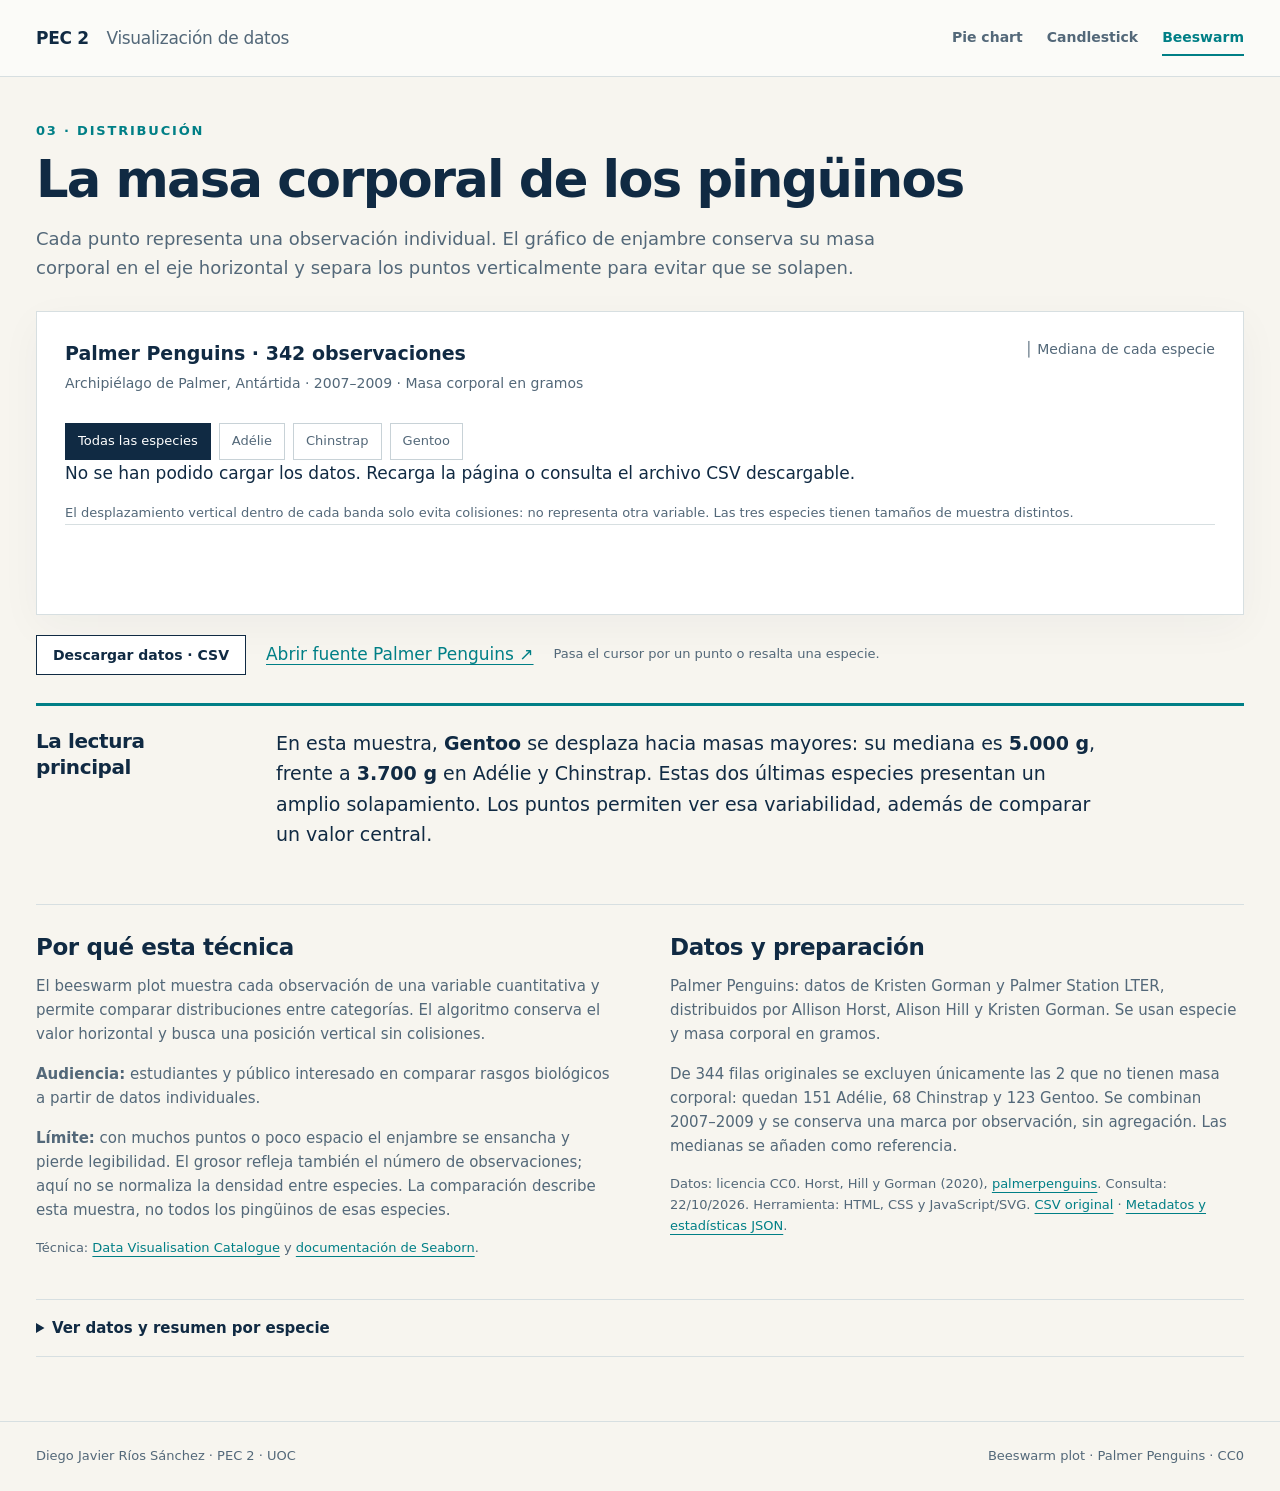
==== beeswarm.html @ ecf0f172 "Publicar las tres visualizaciones de la PEC 2" ====
<!doctype html><html lang="es"><head><meta charset="utf-8"><meta name="viewport" content="width=device-width, initial-scale=1"><title>Beeswarm plot · La masa corporal de los pingüinos</title><meta name="description" content="Beeswarm plot de 342 observaciones de masa corporal de pingüinos Adélie, Chinstrap y Gentoo. Dataset abierto Palmer Penguins."><link rel="stylesheet" href="styles.css"><script defer src="charts.js"></script></head><body data-chart="beeswarm"><a class="skip" href="#contenido">Saltar al contenido</a><header><div class="topbar"><a class="brand" href="index.html">PEC 2 <span>Visualización de datos</span></a><nav aria-label="Visualizaciones"><a href="pie.html">Pie chart</a><a href="candlestick.html">Candlestick</a><a href="beeswarm.html" aria-current="page">Beeswarm</a></nav></div></header><main id="contenido"><p class="eyebrow">03 · Distribución</p><h1>La masa corporal de los pingüinos</h1><p class="intro">Cada punto representa una observación individual. El gráfico de enjambre conserva su masa corporal en el eje horizontal y separa los puntos verticalmente para evitar que se solapen.</p><section class="viz" aria-label="Visualización de enjambre"><div class="viz-heading"><div><p class="viz-title">Palmer Penguins · 342 observaciones</p><p class="unit">Archipiélago de Palmer, Antártida · 2007–2009 · Masa corporal en gramos</p></div><div class="key"><span>│ Mediana de cada especie</span></div></div><div class="filters" aria-label="Resaltar una especie"><button data-species="all" aria-pressed="true">Todas las especies</button><button data-species="Adelie" aria-pressed="false">Adélie</button><button data-species="Chinstrap" aria-pressed="false">Chinstrap</button><button data-species="Gentoo" aria-pressed="false">Gentoo</button></div><div id="chart" class="chart-scroll"></div><p class="chart-note">El desplazamiento vertical dentro de cada banda solo evita colisiones: no representa otra variable. Las tres especies tienen tamaños de muestra distintos.</p><div id="selected" class="selected" aria-live="polite"></div></section><div class="toolbar"><a class="download" href="data/penguins.csv" download>Descargar datos · CSV</a><a href="https://allisonhorst.github.io/palmerpenguins/" target="_blank" rel="noreferrer">Abrir fuente Palmer Penguins ↗</a><span class="hint">Pasa el cursor por un punto o resalta una especie.</span></div><section class="insight"><h2>La lectura principal</h2><p>En esta muestra, <strong>Gentoo</strong> se desplaza hacia masas mayores: su mediana es <strong>5.000 g</strong>, frente a <strong>3.700 g</strong> en Adélie y Chinstrap. Estas dos últimas especies presentan un amplio solapamiento. Los puntos permiten ver esa variabilidad, además de comparar un valor central.</p></section><div class="details-grid"><section><h2>Por qué esta técnica</h2><p>El beeswarm plot muestra cada observación de una variable cuantitativa y permite comparar distribuciones entre categorías. El algoritmo conserva el valor horizontal y busca una posición vertical sin colisiones.</p><p><strong>Audiencia:</strong> estudiantes y público interesado en comparar rasgos biológicos a partir de datos individuales.</p><p><strong>Límite:</strong> con muchos puntos o poco espacio el enjambre se ensancha y pierde legibilidad. El grosor refleja también el número de observaciones; aquí no se normaliza la densidad entre especies. La comparación describe esta muestra, no todos los pingüinos de esas especies.</p><p class="meta">Técnica: <a href="https://datavizcatalogue.com/blog/chart-snapshot-beeswarm-plot/" target="_blank" rel="noreferrer">Data Visualisation Catalogue</a> y <a href="https://seaborn.pydata.org/generated/seaborn.swarmplot.html" target="_blank" rel="noreferrer">documentación de Seaborn</a>.</p></section><section><h2>Datos y preparación</h2><p>Palmer Penguins: datos de Kristen Gorman y Palmer Station LTER, distribuidos por Allison Horst, Alison Hill y Kristen Gorman. Se usan especie y masa corporal en gramos.</p><p>De 344 filas originales se excluyen únicamente las 2 que no tienen masa corporal: quedan 151 Adélie, 68 Chinstrap y 123 Gentoo. Se combinan 2007–2009 y se conserva una marca por observación, sin agregación. Las medianas se añaden como referencia.</p><p class="meta">Datos: licencia CC0. Horst, Hill y Gorman (2020), <a href="https://doi.org/10.5281/zenodo.3960218" target="_blank" rel="noreferrer">palmerpenguins</a>. Consulta: 22/10/2026. Herramienta: HTML, CSS y JavaScript/SVG. <a href="data/penguins_original.csv" download>CSV original</a> · <a href="data/penguins.json" download>Metadatos y estadísticas JSON</a>.</p></section></div><details><summary>Ver datos y resumen por especie</summary><div id="data-table" class="table-scroll"></div></details></main><footer><span>Diego Javier Ríos Sánchez · PEC 2 · UOC</span><span>Beeswarm plot · Palmer Penguins · CC0</span></footer><div id="tooltip" class="tooltip" role="tooltip"></div></body></html>
---- styles.css ----
:root{--ink:#102a43;--muted:#536879;--teal:#007f86;--coral:#e76850;--blue:#4f6acb;--paper:#f7f5ef;--rule:#d7dfe1;--white:#fff;--shadow:0 12px 40px #102a430a}*{box-sizing:border-box}body{margin:0;background:var(--paper);color:var(--ink);font:17px/1.6 Inter,ui-sans-serif,system-ui,-apple-system,BlinkMacSystemFont,"Segoe UI",sans-serif}a{color:var(--teal);text-underline-offset:4px}button,a,summary{touch-action:manipulation}button:focus-visible,a:focus-visible,summary:focus-visible,[tabindex]:focus-visible{outline:3px solid var(--blue);outline-offset:5px}.skip{position:absolute;top:-100px;left:20px;background:white;padding:10px;z-index:20}.skip:focus{top:10px}header{border-bottom:1px solid var(--rule);background:#fff9}.topbar{max-width:1280px;margin:auto;padding:20px 36px;display:flex;align-items:center;justify-content:space-between;gap:24px}.brand{color:var(--ink);text-decoration:none;font-size:17px;font-weight:750;letter-spacing:-.3px}.brand span{font-weight:400;color:var(--muted);margin-left:12px}nav{display:flex;gap:24px;align-items:center;font-size:14px;font-weight:650}nav a{color:var(--muted);text-decoration:none;border-bottom:2px solid transparent;padding:6px 0}nav a[aria-current=page]{color:var(--teal);border-color:var(--teal)}main{max-width:1280px;margin:auto;padding:44px 36px 64px}.eyebrow{font-size:13px;letter-spacing:1.8px;text-transform:uppercase;font-weight:750;color:var(--teal);margin:0 0 10px}h1{font-size:clamp(34px,4vw,56px);line-height:1.08;letter-spacing:-1.8px;font-weight:680;max-width:1050px;margin:0 0 18px}h2{font-size:23px;line-height:1.3;letter-spacing:-.4px;margin:0 0 12px}p{margin:0 0 16px}.intro{max-width:900px;font-size:18px;color:var(--muted);margin:0 0 28px}.viz{background:var(--white);border:1px solid var(--rule);box-shadow:var(--shadow);padding:26px 28px 22px}.viz-heading{display:flex;align-items:flex-start;justify-content:space-between;gap:22px}.viz-title{font-size:19px;font-weight:650;margin:0}.unit{font-size:14px;color:var(--muted);margin-top:4px}.chart-scroll{overflow-x:auto;scrollbar-width:thin}.chart-scroll svg{display:block;width:100%;height:auto;min-width:700px;overflow:visible}.chart-scroll svg text{font-family:inherit;fill:var(--ink)}.chart-note{font-size:13px;color:var(--muted);margin:0}.selected{min-height:68px;border-top:1px solid var(--rule);padding:15px 0 0;font-size:15px}.selected strong{font-size:17px}.key{display:flex;gap:20px;flex-wrap:wrap;font-size:14px;color:var(--muted)}.key span{display:flex;gap:7px;align-items:center}.key i{width:12px;height:12px;display:inline-block;border-radius:50%}.toolbar{display:flex;flex-wrap:wrap;align-items:center;gap:20px;margin:20px 0 0}.download{border:1px solid var(--ink);padding:8px 16px;text-decoration:none;color:var(--ink);font-weight:650;font-size:14px;background:white}.download:hover{background:var(--ink);color:white}.hint{font-size:13px;color:var(--muted)}.insight{margin-top:28px;padding:22px 0;border-top:3px solid var(--teal);display:grid;grid-template-columns:210px 1fr;gap:30px}.insight h2{font-size:20px}.insight p{font-size:19px;line-height:1.6;max-width:830px;margin:0}.details-grid{display:grid;grid-template-columns:1fr 1fr;gap:60px;margin-top:32px;padding-top:28px;border-top:1px solid var(--rule)}.details-grid p{font-size:15px;color:var(--muted)}.details-grid ul{padding-left:20px;color:var(--muted);font-size:15px}.details-grid li{margin-bottom:9px}.meta{font-size:13px!important}.meta a{overflow-wrap:anywhere}details{margin-top:24px;border-top:1px solid var(--rule);border-bottom:1px solid var(--rule);padding:16px 0}summary{cursor:pointer;font-weight:650;font-size:15px}table{width:100%;border-collapse:collapse;font-variant-numeric:tabular-nums;font-size:14px;margin:18px 0}th,td{text-align:right;padding:10px 14px;border-bottom:1px solid var(--rule)}th:first-child,td:first-child{text-align:left}th{background:#edf3f3}table caption{text-align:left;color:var(--muted);font-size:13px;padding-bottom:12px}.table-scroll{overflow:auto;max-height:460px}footer{max-width:1280px;margin:auto;padding:24px 36px;border-top:1px solid var(--rule);color:var(--muted);font-size:13px;display:flex;justify-content:space-between;gap:20px}.tooltip{position:fixed;pointer-events:none;background:var(--ink);color:white;font-size:13px;padding:10px 14px;max-width:280px;z-index:30;box-shadow:0 4px 20px #102a4330;border-radius:3px;display:none}.tooltip strong{font-size:15px}.mark{cursor:pointer;transition:opacity .12s}.mark:hover{filter:brightness(1.08)}.axis{fill:var(--muted)!important;font-size:14px}.gridline{stroke:#e5e9eb;stroke-width:1}.rule{stroke:#a7b6c0;stroke-width:1}.filters{display:flex;gap:8px;flex-wrap:wrap;margin-top:12px}.filters button{border:1px solid #c8d2d7;color:var(--muted);background:#fff;padding:7px 12px;font:inherit;font-size:13px;cursor:pointer}.filters button[aria-pressed=true]{border-color:var(--ink);color:white;background:var(--ink)}.home-title{font-size:clamp(44px,6vw,78px);max-width:800px;margin-top:38px}.home-lead{font-size:21px;max-width:780px;color:var(--muted);margin:26px 0 54px}.home-list{border-top:1px solid var(--rule)}.home-item{display:grid;grid-template-columns:80px 1fr 1fr 32px;gap:30px;align-items:center;padding:32px 0;border-bottom:1px solid var(--rule);color:var(--ink);text-decoration:none}.home-item:hover h2{text-decoration:underline;text-underline-offset:5px}.home-num{font-size:44px;font-weight:350;color:var(--teal)}.home-item h2{font-size:28px;margin:0}.home-item p{font-size:15px;max-width:400px;color:var(--muted);margin:0}.arrow{font-size:28px;color:var(--teal)}.home-foot{margin:40px 0 0;max-width:760px;color:var(--muted);font-size:16px}@media(max-width:760px){.topbar{padding:15px 20px;display:block}.brand span{display:none}nav{gap:19px;font-size:13px;margin-top:12px}main{padding:30px 20px 44px}h1{letter-spacing:-1px}.intro{font-size:16px}.viz{padding:20px 16px 14px}.viz-heading{display:block}.key{margin-top:12px}.insight{grid-template-columns:1fr;gap:5px}.insight p{font-size:17px}.details-grid{grid-template-columns:1fr;gap:20px}.home-item{grid-template-columns:44px 1fr 22px;gap:16px;padding:24px 0}.home-item p{grid-column:2/4}.home-num{font-size:32px}.home-item h2{font-size:24px}.home-item .arrow{grid-column:3;grid-row:1}.home-lead{font-size:18px;margin-bottom:35px}.home-title{margin-top:20px}.home-foot{font-size:15px}footer{display:block;padding:22px 20px}footer span{display:block;margin-bottom:5px}}@media(prefers-reduced-motion:reduce){*{transition:none!important}}@media print{header nav,.toolbar,.filters,details,.tooltip{display:none}body{background:white}main{padding:20px}.viz{box-shadow:none}.chart-scroll{overflow:visible}footer{font-size:10px}}
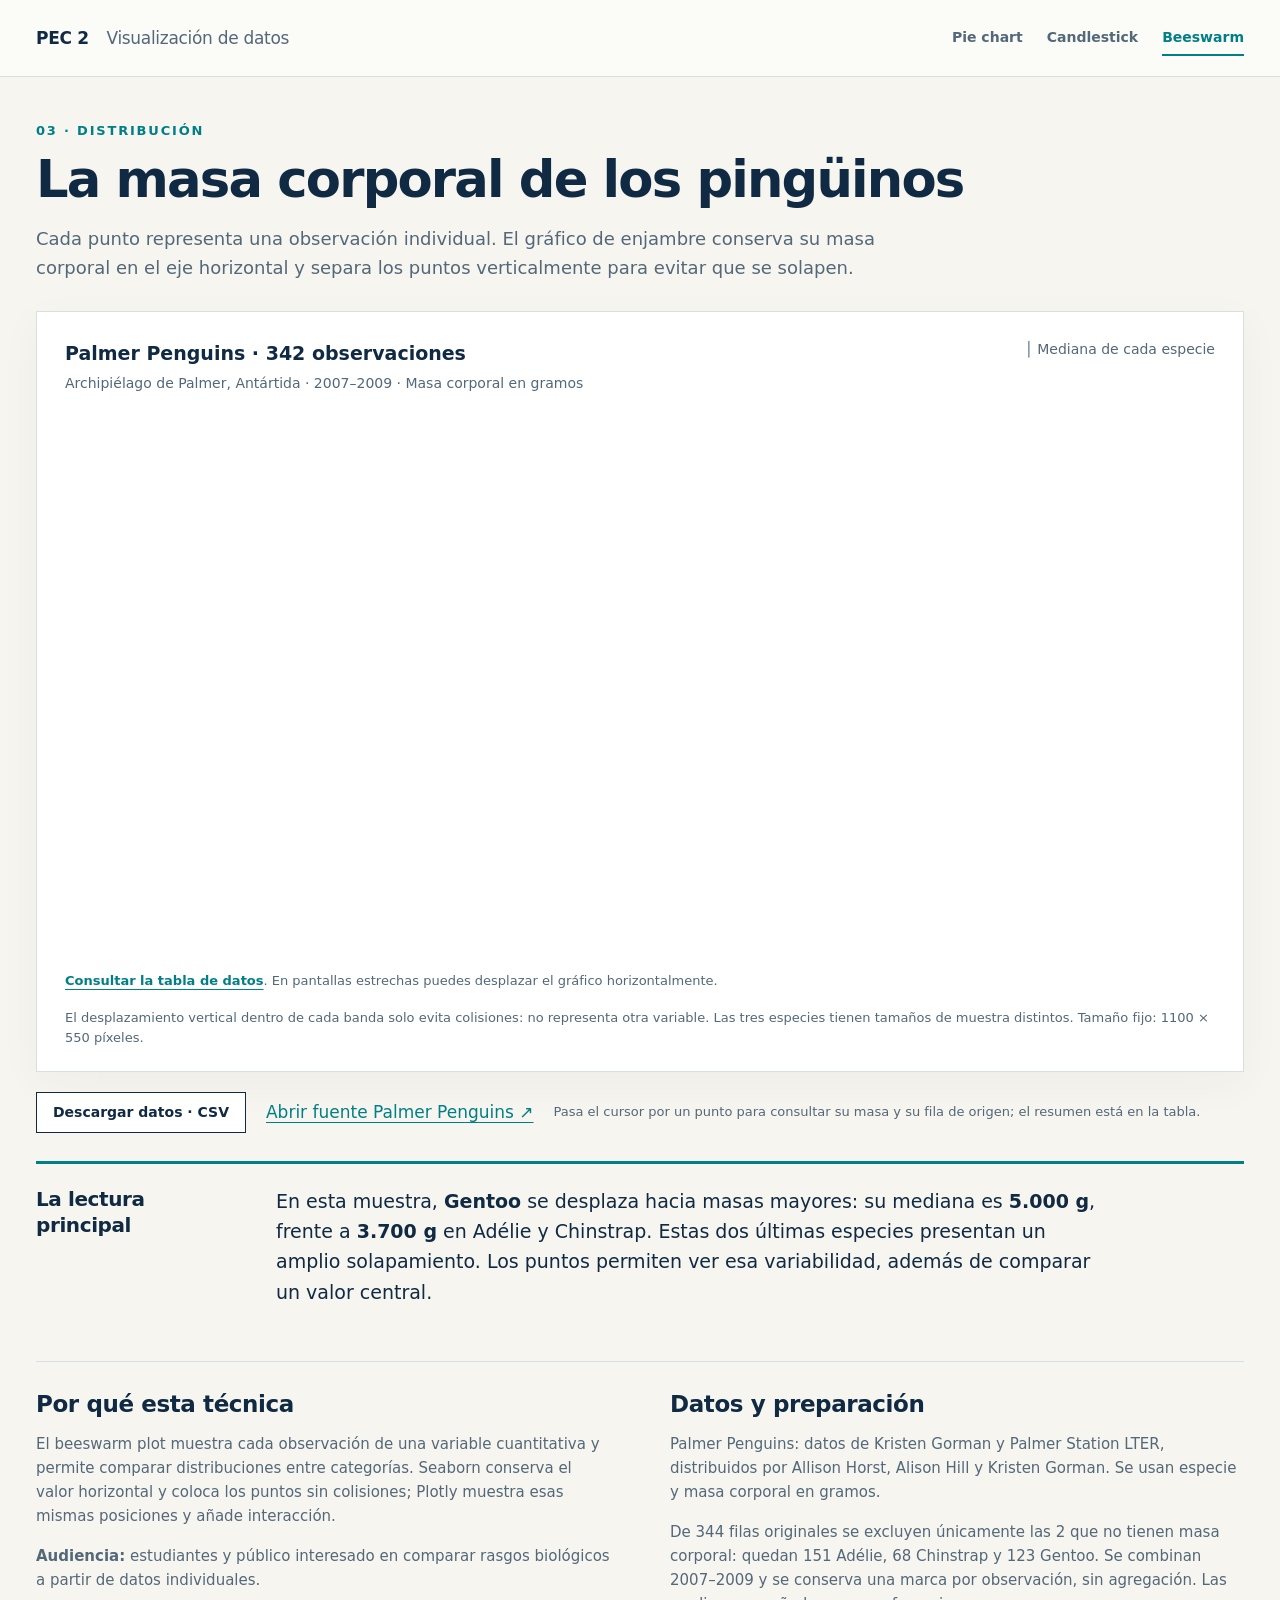
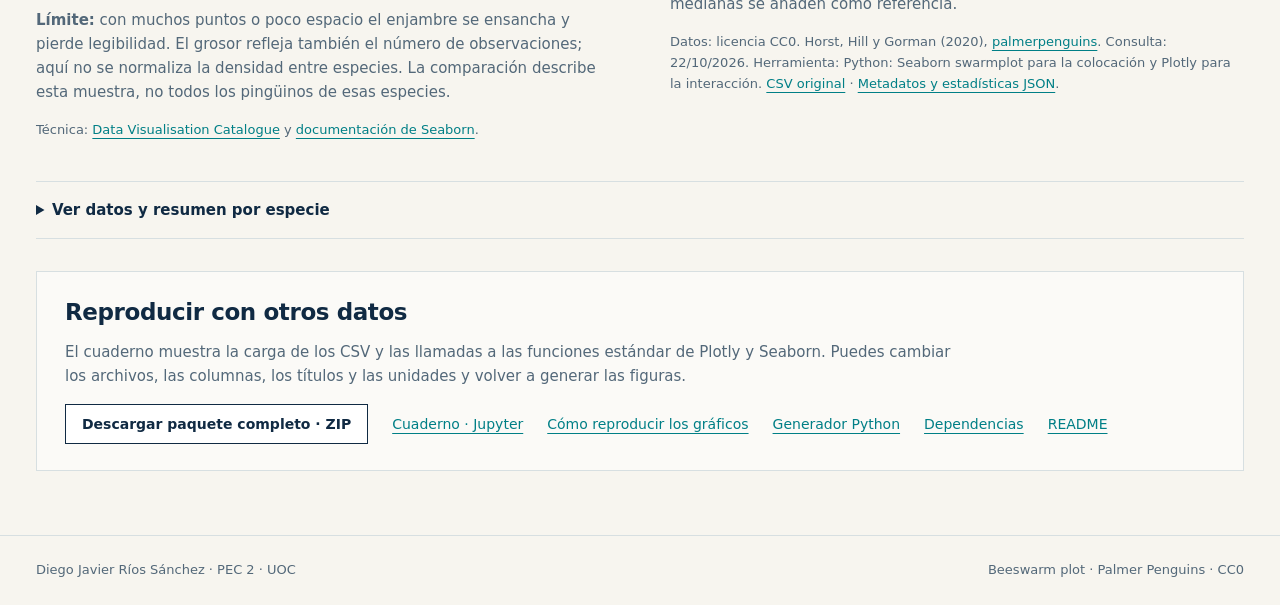
==== commit 9b1c4e5d: "Usar Plotly y Seaborn con un cuaderno reproducible Generar sectores y velas con Plotly y calcular el" ====
--- a/beeswarm.html
+++ b/beeswarm.html
@@ -1 +1,8 @@
-<!doctype html><html lang="es"><head><meta charset="utf-8"><meta name="viewport" content="width=device-width, initial-scale=1"><title>Beeswarm plot · La masa corporal de los pingüinos</title><meta name="description" content="Beeswarm plot de 342 observaciones de masa corporal de pingüinos Adélie, Chinstrap y Gentoo. Dataset abierto Palmer Penguins."><link rel="stylesheet" href="styles.css"><script defer src="charts.js"></script></head><body data-chart="beeswarm"><a class="skip" href="#contenido">Saltar al contenido</a><header><div class="topbar"><a class="brand" href="index.html">PEC 2 <span>Visualización de datos</span></a><nav aria-label="Visualizaciones"><a href="pie.html">Pie chart</a><a href="candlestick.html">Candlestick</a><a href="beeswarm.html" aria-current="page">Beeswarm</a></nav></div></header><main id="contenido"><p class="eyebrow">03 · Distribución</p><h1>La masa corporal de los pingüinos</h1><p class="intro">Cada punto representa una observación individual. El gráfico de enjambre conserva su masa corporal en el eje horizontal y separa los puntos verticalmente para evitar que se solapen.</p><section class="viz" aria-label="Visualización de enjambre"><div class="viz-heading"><div><p class="viz-title">Palmer Penguins · 342 observaciones</p><p class="unit">Archipiélago de Palmer, Antártida · 2007–2009 · Masa corporal en gramos</p></div><div class="key"><span>│ Mediana de cada especie</span></div></div><div class="filters" aria-label="Resaltar una especie"><button data-species="all" aria-pressed="true">Todas las especies</button><button data-species="Adelie" aria-pressed="false">Adélie</button><button data-species="Chinstrap" aria-pressed="false">Chinstrap</button><button data-species="Gentoo" aria-pressed="false">Gentoo</button></div><div id="chart" class="chart-scroll"></div><p class="chart-note">El desplazamiento vertical dentro de cada banda solo evita colisiones: no representa otra variable. Las tres especies tienen tamaños de muestra distintos.</p><div id="selected" class="selected" aria-live="polite"></div></section><div class="toolbar"><a class="download" href="data/penguins.csv" download>Descargar datos · CSV</a><a href="https://allisonhorst.github.io/palmerpenguins/" target="_blank" rel="noreferrer">Abrir fuente Palmer Penguins ↗</a><span class="hint">Pasa el cursor por un punto o resalta una especie.</span></div><section class="insight"><h2>La lectura principal</h2><p>En esta muestra, <strong>Gentoo</strong> se desplaza hacia masas mayores: su mediana es <strong>5.000 g</strong>, frente a <strong>3.700 g</strong> en Adélie y Chinstrap. Estas dos últimas especies presentan un amplio solapamiento. Los puntos permiten ver esa variabilidad, además de comparar un valor central.</p></section><div class="details-grid"><section><h2>Por qué esta técnica</h2><p>El beeswarm plot muestra cada observación de una variable cuantitativa y permite comparar distribuciones entre categorías. El algoritmo conserva el valor horizontal y busca una posición vertical sin colisiones.</p><p><strong>Audiencia:</strong> estudiantes y público interesado en comparar rasgos biológicos a partir de datos individuales.</p><p><strong>Límite:</strong> con muchos puntos o poco espacio el enjambre se ensancha y pierde legibilidad. El grosor refleja también el número de observaciones; aquí no se normaliza la densidad entre especies. La comparación describe esta muestra, no todos los pingüinos de esas especies.</p><p class="meta">Técnica: <a href="https://datavizcatalogue.com/blog/chart-snapshot-beeswarm-plot/" target="_blank" rel="noreferrer">Data Visualisation Catalogue</a> y <a href="https://seaborn.pydata.org/generated/seaborn.swarmplot.html" target="_blank" rel="noreferrer">documentación de Seaborn</a>.</p></section><section><h2>Datos y preparación</h2><p>Palmer Penguins: datos de Kristen Gorman y Palmer Station LTER, distribuidos por Allison Horst, Alison Hill y Kristen Gorman. Se usan especie y masa corporal en gramos.</p><p>De 344 filas originales se excluyen únicamente las 2 que no tienen masa corporal: quedan 151 Adélie, 68 Chinstrap y 123 Gentoo. Se combinan 2007–2009 y se conserva una marca por observación, sin agregación. Las medianas se añaden como referencia.</p><p class="meta">Datos: licencia CC0. Horst, Hill y Gorman (2020), <a href="https://doi.org/10.5281/zenodo.3960218" target="_blank" rel="noreferrer">palmerpenguins</a>. Consulta: 22/10/2026. Herramienta: HTML, CSS y JavaScript/SVG. <a href="data/penguins_original.csv" download>CSV original</a> · <a href="data/penguins.json" download>Metadatos y estadísticas JSON</a>.</p></section></div><details><summary>Ver datos y resumen por especie</summary><div id="data-table" class="table-scroll"></div></details></main><footer><span>Diego Javier Ríos Sánchez · PEC 2 · UOC</span><span>Beeswarm plot · Palmer Penguins · CC0</span></footer><div id="tooltip" class="tooltip" role="tooltip"></div></body></html>
+<!doctype html><html lang="es"><head><meta charset="utf-8"><meta name="viewport" content="width=device-width, initial-scale=1"><title>Beeswarm plot · La masa corporal de los pingüinos</title><meta name="description" content="Beeswarm plot de 342 observaciones de masa corporal de pingüinos Adélie, Chinstrap y Gentoo. Dataset abierto Palmer Penguins."><link rel="stylesheet" href="styles.css"></head><body data-chart="beeswarm"><a class="skip" href="#contenido">Saltar al contenido</a><header><div class="topbar"><a class="brand" href="index.html">PEC 2 <span>Visualización de datos</span></a><nav aria-label="Visualizaciones"><a href="pie.html">Pie chart</a><a href="candlestick.html">Candlestick</a><a href="beeswarm.html" aria-current="page">Beeswarm</a></nav></div></header><main id="contenido"><p class="eyebrow">03 · Distribución</p><h1>La masa corporal de los pingüinos</h1><p class="intro">Cada punto representa una observación individual. El gráfico de enjambre conserva su masa corporal en el eje horizontal y separa los puntos verticalmente para evitar que se solapen.</p><section class="viz" aria-label="Visualización de enjambre"><div class="viz-heading"><div><p class="viz-title">Palmer Penguins · 342 observaciones</p><p class="unit">Archipiélago de Palmer, Antártida · 2007–2009 · Masa corporal en gramos</p></div><div class="key"><span>│ Mediana de cada especie</span></div></div><div id="chart" class="plotly-container beeswarm-fixed" role="group" aria-label="Gráfico interactivo beeswarm" aria-describedby="acceso-grafico" tabindex="0"><div>                        <script type="text/javascript">window.PlotlyConfig = {MathJaxConfig: 'local'};</script>
+        <script charset="utf-8" src="https://cdn.plot.ly/plotly-3.1.0.min.js" integrity="sha256-Ei4740bWZhaUTQuD6q9yQlgVCMPBz6CZWhevDYPv93A=" crossorigin="anonymous"></script>                <div id="pec2-beeswarm" class="plotly-graph-div" style="height:550px; width:1100px;"></div>            <script type="text/javascript">                window.PLOTLYENV=window.PLOTLYENV || {};                                if (document.getElementById("pec2-beeswarm")) {                    Plotly.newPlot(                        "pec2-beeswarm",                        [{"customdata":[["fila-2",2,"Adelie"],["fila-3",3,"Adelie"],["fila-4",4,"Adelie"],["fila-6",6,"Adelie"],["fila-7",7,"Adelie"],["fila-8",8,"Adelie"],["fila-9",9,"Adelie"],["fila-10",10,"Adelie"],["fila-11",11,"Adelie"],["fila-12",12,"Adelie"],["fila-13",13,"Adelie"],["fila-14",14,"Adelie"],["fila-15",15,"Adelie"],["fila-16",16,"Adelie"],["fila-17",17,"Adelie"],["fila-18",18,"Adelie"],["fila-19",19,"Adelie"],["fila-20",20,"Adelie"],["fila-21",21,"Adelie"],["fila-22",22,"Adelie"],["fila-23",23,"Adelie"],["fila-24",24,"Adelie"],["fila-25",25,"Adelie"],["fila-26",26,"Adelie"],["fila-27",27,"Adelie"],["fila-28",28,"Adelie"],["fila-29",29,"Adelie"],["fila-30",30,"Adelie"],["fila-31",31,"Adelie"],["fila-32",32,"Adelie"],["fila-33",33,"Adelie"],["fila-34",34,"Adelie"],["fila-35",35,"Adelie"],["fila-36",36,"Adelie"],["fila-37",37,"Adelie"],["fila-38",38,"Adelie"],["fila-39",39,"Adelie"],["fila-40",40,"Adelie"],["fila-41",41,"Adelie"],["fila-42",42,"Adelie"],["fila-43",43,"Adelie"],["fila-44",44,"Adelie"],["fila-45",45,"Adelie"],["fila-46",46,"Adelie"],["fila-47",47,"Adelie"],["fila-48",48,"Adelie"],["fila-49",49,"Adelie"],["fila-50",50,"Adelie"],["fila-51",51,"Adelie"],["fila-52",52,"Adelie"],["fila-53",53,"Adelie"],["fila-54",54,"Adelie"],["fila-55",55,"Adelie"],["fila-56",56,"Adelie"],["fila-57",57,"Adelie"],["fila-58",58,"Adelie"],["fila-59",59,"Adelie"],["fila-60",60,"Adelie"],["fila-61",61,"Adelie"],["fila-62",62,"Adelie"],["fila-63",63,"Adelie"],["fila-64",64,"Adelie"],["fila-65",65,"Adelie"],["fila-66",66,"Adelie"],["fila-67",67,"Adelie"],["fila-68",68,"Adelie"],["fila-69",69,"Adelie"],["fila-70",70,"Adelie"],["fila-71",71,"Adelie"],["fila-72",72,"Adelie"],["fila-73",73,"Adelie"],["fila-74",74,"Adelie"],["fila-75",75,"Adelie"],["fila-76",76,"Adelie"],["fila-77",77,"Adelie"],["fila-78",78,"Adelie"],["fila-79",79,"Adelie"],["fila-80",80,"Adelie"],["fila-81",81,"Adelie"],["fila-82",82,"Adelie"],["fila-83",83,"Adelie"],["fila-84",84,"Adelie"],["fila-85",85,"Adelie"],["fila-86",86,"Adelie"],["fila-87",87,"Adelie"],["fila-88",88,"Adelie"],["fila-89",89,"Adelie"],["fila-90",90,"Adelie"],["fila-91",91,"Adelie"],["fila-92",92,"Adelie"],["fila-93",93,"Adelie"],["fila-94",94,"Adelie"],["fila-95",95,"Adelie"],["fila-96",96,"Adelie"],["fila-97",97,"Adelie"],["fila-98",98,"Adelie"],["fila-99",99,"Adelie"],["fila-100",100,"Adelie"],["fila-101",101,"Adelie"],["fila-102",102,"Adelie"],["fila-103",103,"Adelie"],["fila-104",104,"Adelie"],["fila-105",105,"Adelie"],["fila-106",106,"Adelie"],["fila-107",107,"Adelie"],["fila-108",108,"Adelie"],["fila-109",109,"Adelie"],["fila-110",110,"Adelie"],["fila-111",111,"Adelie"],["fila-112",112,"Adelie"],["fila-113",113,"Adelie"],["fila-114",114,"Adelie"],["fila-115",115,"Adelie"],["fila-116",116,"Adelie"],["fila-117",117,"Adelie"],["fila-118",118,"Adelie"],["fila-119",119,"Adelie"],["fila-120",120,"Adelie"],["fila-121",121,"Adelie"],["fila-122",122,"Adelie"],["fila-123",123,"Adelie"],["fila-124",124,"Adelie"],["fila-125",125,"Adelie"],["fila-126",126,"Adelie"],["fila-127",127,"Adelie"],["fila-128",128,"Adelie"],["fila-129",129,"Adelie"],["fila-130",130,"Adelie"],["fila-131",131,"Adelie"],["fila-132",132,"Adelie"],["fila-133",133,"Adelie"],["fila-134",134,"Adelie"],["fila-135",135,"Adelie"],["fila-136",136,"Adelie"],["fila-137",137,"Adelie"],["fila-138",138,"Adelie"],["fila-139",139,"Adelie"],["fila-140",140,"Adelie"],["fila-141",141,"Adelie"],["fila-142",142,"Adelie"],["fila-143",143,"Adelie"],["fila-144",144,"Adelie"],["fila-145",145,"Adelie"],["fila-146",146,"Adelie"],["fila-147",147,"Adelie"],["fila-148",148,"Adelie"],["fila-149",149,"Adelie"],["fila-150",150,"Adelie"],["fila-151",151,"Adelie"],["fila-152",152,"Adelie"],["fila-153",153,"Adelie"]],"hovertemplate":"\u003cb\u003e%{customdata[2]}\u003c\u002fb\u003e\u003cbr\u003eMasa corporal: %{x:,.0f} g\u003cbr\u003eRegistro: %{customdata[0]}\u003cbr\u003eFila de origen: %{customdata[1]}\u003cextra\u003e\u003c\u002fextra\u003e","marker":{"color":"#007F86","line":{"width":0},"opacity":1,"size":8.333333333333334},"mode":"markers","name":"Adelie \u00b7 n=151","x":[3750.0,3800.0,3250.0,3450.0,3650.0,3625.0,4675.0,3475.0,4250.0,3300.0,3700.0,3200.0,3800.0,4400.0,3700.0,3450.0,4500.0,3325.0,4200.0,3400.0,3600.0,3800.0,3950.0,3800.0,3800.0,3550.0,3200.0,3150.0,3950.0,3250.0,3900.0,3300.0,3900.0,3325.0,4150.0,3950.0,3550.0,3300.0,4650.0,3150.0,3900.0,3100.0,4400.0,3000.0,4600.0,3425.0,2975.0,3450.0,4150.0,3500.0,4300.0,3450.0,4050.0,2900.0,3700.0,3550.0,3800.0,2850.0,3750.0,3150.0,4400.0,3600.0,4050.0,2850.0,3950.0,3350.0,4100.0,3050.0,4450.0,3600.0,3900.0,3550.0,4150.0,3700.0,4250.0,3700.0,3900.0,3550.0,4000.0,3200.0,4700.0,3800.0,4200.0,3350.0,3550.0,3800.0,3500.0,3950.0,3600.0,3550.0,4300.0,3400.0,4450.0,3300.0,4300.0,3700.0,4350.0,2900.0,4100.0,3725.0,4725.0,3075.0,4250.0,2925.0,3550.0,3750.0,3900.0,3175.0,4775.0,3825.0,4600.0,3200.0,4275.0,3900.0,4075.0,2900.0,3775.0,3350.0,3325.0,3150.0,3500.0,3450.0,3875.0,3050.0,4000.0,3275.0,4300.0,3050.0,4000.0,3325.0,3500.0,3500.0,4475.0,3425.0,3900.0,3175.0,3975.0,3400.0,4250.0,3400.0,3475.0,3050.0,3725.0,3000.0,3650.0,4250.0,3475.0,3450.0,3750.0,3700.0,4000.0],"y":[0.1280487804878052,-0.1576133990988433,0.06402439024390283,0.06402439024390283,4.440892098500626e-16,-0.11081889467137263,0.04679450442747113,-0.11081889467137263,4.440892098500626e-16,-0.09358900885494092,0.1920731707317076,0.06402439024390283,0.25609756097561,0.06402439024390283,-0.12804878048780433,4.440892098500626e-16,4.440892098500626e-16,-0.204407903526314,0.06402439024390283,4.440892098500626e-16,-0.06402439024390194,-0.06402439024390194,0.06402439024390283,-0.2216377893427457,0.1920731707317076,0.1920731707317076,-0.06402439024390194,0.1280487804878052,-0.06402439024390194,4.440892098500626e-16,-0.11081889467137263,0.06402439024390283,0.04679450442747113,-0.1403835132824116,-0.06402439024390194,0.1280487804878052,4.440892098500626e-16,4.440892098500626e-16,4.440892098500626e-16,4.440892098500626e-16,-0.04679450442747024,4.440892098500626e-16,4.440892098500626e-16,0.04679450442747113,0.06402439024390283,0.1748432849152759,4.440892098500626e-16,0.22163778934274658,0.06402439024390283,0.1280487804878052,4.440892098500626e-16,-0.06402439024390194,4.440892098500626e-16,4.440892098500626e-16,0.1280487804878052,0.1280487804878052,4.440892098500626e-16,0.06402439024390283,-0.06402439024390194,-0.06402439024390194,-0.06402439024390194,0.1280487804878052,0.06402439024390283,4.440892098500626e-16,4.440892098500626e-16,4.440892098500626e-16,4.440892098500626e-16,4.440892098500626e-16,0.06402439024390283,4.440892098500626e-16,0.23886767515917828,0.06402439024390283,4.440892098500626e-16,4.440892098500626e-16,-0.12804878048780433,-0.06402439024390194,0.11081889467137351,-0.06402439024390194,0.1280487804878052,4.440892098500626e-16,4.440892098500626e-16,0.1280487804878052,4.440892098500626e-16,0.06402439024390283,0.25609756097561,0.06402439024390283,-0.1576133990988433,-0.12804878048780433,0.06402439024390283,-0.19207317073170715,0.06402439024390283,0.06402439024390283,4.440892098500626e-16,0.1280487804878052,-0.06402439024390194,0.06402439024390283,4.440892098500626e-16,-0.06402439024390194,0.06402439024390283,-0.2388676751591774,0.04679450442747113,-0.11081889467137263,0.06402439024390283,0.11081889467137351,-0.12804878048780433,0.06402439024390283,0.1748432849152759,-0.11081889467137263,4.440892098500626e-16,-0.11081889467137263,4.440892098500626e-16,0.1280487804878052,0.1748432849152759,-0.174843284915275,-0.04679450442747024,0.06402439024390283,-0.11081889467137263,-0.09358900885494092,0.1748432849152759,0.06402439024390283,0.06402439024390283,-0.1576133990988433,4.440892098500626e-16,-0.06402439024390194,0.06402439024390283,-0.04679450442747024,0.1280487804878052,0.06402439024390283,-0.06402439024390194,-0.04679450442747024,-0.06402439024390194,4.440892098500626e-16,-0.04679450442747024,-0.11081889467137263,-0.2388676751591774,0.1748432849152759,0.1748432849152759,0.1280487804878052,0.1280487804878052,-0.06402439024390194,0.1748432849152759,0.1280487804878052,0.23886767515917828,-0.04679450442747024,-0.06402439024390194,-0.06402439024390194,-0.204407903526314,0.1280487804878052,4.440892098500626e-16,-0.19207317073170715,4.440892098500626e-16],"type":"scatter"},{"customdata":[["fila-278",278,"Chinstrap"],["fila-279",279,"Chinstrap"],["fila-280",280,"Chinstrap"],["fila-281",281,"Chinstrap"],["fila-282",282,"Chinstrap"],["fila-283",283,"Chinstrap"],["fila-284",284,"Chinstrap"],["fila-285",285,"Chinstrap"],["fila-286",286,"Chinstrap"],["fila-287",287,"Chinstrap"],["fila-288",288,"Chinstrap"],["fila-289",289,"Chinstrap"],["fila-290",290,"Chinstrap"],["fila-291",291,"Chinstrap"],["fila-292",292,"Chinstrap"],["fila-293",293,"Chinstrap"],["fila-294",294,"Chinstrap"],["fila-295",295,"Chinstrap"],["fila-296",296,"Chinstrap"],["fila-297",297,"Chinstrap"],["fila-298",298,"Chinstrap"],["fila-299",299,"Chinstrap"],["fila-300",300,"Chinstrap"],["fila-301",301,"Chinstrap"],["fila-302",302,"Chinstrap"],["fila-303",303,"Chinstrap"],["fila-304",304,"Chinstrap"],["fila-305",305,"Chinstrap"],["fila-306",306,"Chinstrap"],["fila-307",307,"Chinstrap"],["fila-308",308,"Chinstrap"],["fila-309",309,"Chinstrap"],["fila-310",310,"Chinstrap"],["fila-311",311,"Chinstrap"],["fila-312",312,"Chinstrap"],["fila-313",313,"Chinstrap"],["fila-314",314,"Chinstrap"],["fila-315",315,"Chinstrap"],["fila-316",316,"Chinstrap"],["fila-317",317,"Chinstrap"],["fila-318",318,"Chinstrap"],["fila-319",319,"Chinstrap"],["fila-320",320,"Chinstrap"],["fila-321",321,"Chinstrap"],["fila-322",322,"Chinstrap"],["fila-323",323,"Chinstrap"],["fila-324",324,"Chinstrap"],["fila-325",325,"Chinstrap"],["fila-326",326,"Chinstrap"],["fila-327",327,"Chinstrap"],["fila-328",328,"Chinstrap"],["fila-329",329,"Chinstrap"],["fila-330",330,"Chinstrap"],["fila-331",331,"Chinstrap"],["fila-332",332,"Chinstrap"],["fila-333",333,"Chinstrap"],["fila-334",334,"Chinstrap"],["fila-335",335,"Chinstrap"],["fila-336",336,"Chinstrap"],["fila-337",337,"Chinstrap"],["fila-338",338,"Chinstrap"],["fila-339",339,"Chinstrap"],["fila-340",340,"Chinstrap"],["fila-341",341,"Chinstrap"],["fila-342",342,"Chinstrap"],["fila-343",343,"Chinstrap"],["fila-344",344,"Chinstrap"],["fila-345",345,"Chinstrap"]],"hovertemplate":"\u003cb\u003e%{customdata[2]}\u003c\u002fb\u003e\u003cbr\u003eMasa corporal: %{x:,.0f} g\u003cbr\u003eRegistro: %{customdata[0]}\u003cbr\u003eFila de origen: %{customdata[1]}\u003cextra\u003e\u003c\u002fextra\u003e","marker":{"color":"#E76850","line":{"width":0},"opacity":1,"size":8.333333333333334},"mode":"markers","name":"Chinstrap \u00b7 n=68","x":[3500.0,3900.0,3650.0,3525.0,3725.0,3950.0,3250.0,3750.0,4150.0,3700.0,3800.0,3775.0,3700.0,4050.0,3575.0,4050.0,3300.0,3700.0,3450.0,4400.0,3600.0,3400.0,2900.0,3800.0,3300.0,4150.0,3400.0,3800.0,3700.0,4550.0,3200.0,4300.0,3350.0,4100.0,3600.0,3900.0,3850.0,4800.0,2700.0,4500.0,3950.0,3650.0,3550.0,3500.0,3675.0,4450.0,3400.0,4300.0,3250.0,3675.0,3325.0,3950.0,3600.0,4050.0,3350.0,3450.0,3250.0,4050.0,3800.0,3525.0,3950.0,3650.0,3650.0,4000.0,3400.0,3775.0,4100.0,3775.0],"y":[1.0,1.0640243902439026,0.9359756097560976,1.1108188946713733,0.8891811053286269,1.128048780487805,1.0,1.0,1.0,1.128048780487805,1.0,0.9532054955725293,0.9359756097560976,1.0,1.046794504427471,1.128048780487805,1.0,1.0,1.0640243902439026,1.0,0.9359756097560976,0.9359756097560976,1.0,0.8423866009011562,1.0640243902439026,1.0640243902439026,1.0640243902439026,1.157613399098844,1.0640243902439026,1.0,1.0,1.0640243902439026,1.0640243902439026,1.0640243902439026,1.0935890088549414,1.0,1.0,1.0,1.0,1.0,1.0640243902439026,1.128048780487805,1.0,1.0640243902439026,1.1748432849152757,1.0,1.0,1.0,1.0640243902439026,0.8891811053286269,0.9532054955725293,1.0,1.0,0.9359756097560976,1.0,1.0,0.9359756097560976,1.0640243902439026,0.9064109911450591,0.9532054955725293,0.9359756097560976,1.0640243902439026,1.0,1.0,1.128048780487805,1.046794504427471,1.0,1.1108188946713733],"type":"scatter"},{"customdata":[["fila-154",154,"Gentoo"],["fila-155",155,"Gentoo"],["fila-156",156,"Gentoo"],["fila-157",157,"Gentoo"],["fila-158",158,"Gentoo"],["fila-159",159,"Gentoo"],["fila-160",160,"Gentoo"],["fila-161",161,"Gentoo"],["fila-162",162,"Gentoo"],["fila-163",163,"Gentoo"],["fila-164",164,"Gentoo"],["fila-165",165,"Gentoo"],["fila-166",166,"Gentoo"],["fila-167",167,"Gentoo"],["fila-168",168,"Gentoo"],["fila-169",169,"Gentoo"],["fila-170",170,"Gentoo"],["fila-171",171,"Gentoo"],["fila-172",172,"Gentoo"],["fila-173",173,"Gentoo"],["fila-174",174,"Gentoo"],["fila-175",175,"Gentoo"],["fila-176",176,"Gentoo"],["fila-177",177,"Gentoo"],["fila-178",178,"Gentoo"],["fila-179",179,"Gentoo"],["fila-180",180,"Gentoo"],["fila-181",181,"Gentoo"],["fila-182",182,"Gentoo"],["fila-183",183,"Gentoo"],["fila-184",184,"Gentoo"],["fila-185",185,"Gentoo"],["fila-186",186,"Gentoo"],["fila-187",187,"Gentoo"],["fila-188",188,"Gentoo"],["fila-189",189,"Gentoo"],["fila-190",190,"Gentoo"],["fila-191",191,"Gentoo"],["fila-192",192,"Gentoo"],["fila-193",193,"Gentoo"],["fila-194",194,"Gentoo"],["fila-195",195,"Gentoo"],["fila-196",196,"Gentoo"],["fila-197",197,"Gentoo"],["fila-198",198,"Gentoo"],["fila-199",199,"Gentoo"],["fila-200",200,"Gentoo"],["fila-201",201,"Gentoo"],["fila-202",202,"Gentoo"],["fila-203",203,"Gentoo"],["fila-204",204,"Gentoo"],["fila-205",205,"Gentoo"],["fila-206",206,"Gentoo"],["fila-207",207,"Gentoo"],["fila-208",208,"Gentoo"],["fila-209",209,"Gentoo"],["fila-210",210,"Gentoo"],["fila-211",211,"Gentoo"],["fila-212",212,"Gentoo"],["fila-213",213,"Gentoo"],["fila-214",214,"Gentoo"],["fila-215",215,"Gentoo"],["fila-216",216,"Gentoo"],["fila-217",217,"Gentoo"],["fila-218",218,"Gentoo"],["fila-219",219,"Gentoo"],["fila-220",220,"Gentoo"],["fila-221",221,"Gentoo"],["fila-222",222,"Gentoo"],["fila-223",223,"Gentoo"],["fila-224",224,"Gentoo"],["fila-225",225,"Gentoo"],["fila-226",226,"Gentoo"],["fila-227",227,"Gentoo"],["fila-228",228,"Gentoo"],["fila-229",229,"Gentoo"],["fila-230",230,"Gentoo"],["fila-231",231,"Gentoo"],["fila-232",232,"Gentoo"],["fila-233",233,"Gentoo"],["fila-234",234,"Gentoo"],["fila-235",235,"Gentoo"],["fila-236",236,"Gentoo"],["fila-237",237,"Gentoo"],["fila-238",238,"Gentoo"],["fila-239",239,"Gentoo"],["fila-240",240,"Gentoo"],["fila-241",241,"Gentoo"],["fila-242",242,"Gentoo"],["fila-243",243,"Gentoo"],["fila-244",244,"Gentoo"],["fila-245",245,"Gentoo"],["fila-246",246,"Gentoo"],["fila-247",247,"Gentoo"],["fila-248",248,"Gentoo"],["fila-249",249,"Gentoo"],["fila-250",250,"Gentoo"],["fila-251",251,"Gentoo"],["fila-252",252,"Gentoo"],["fila-253",253,"Gentoo"],["fila-254",254,"Gentoo"],["fila-255",255,"Gentoo"],["fila-256",256,"Gentoo"],["fila-257",257,"Gentoo"],["fila-258",258,"Gentoo"],["fila-259",259,"Gentoo"],["fila-260",260,"Gentoo"],["fila-261",261,"Gentoo"],["fila-262",262,"Gentoo"],["fila-263",263,"Gentoo"],["fila-264",264,"Gentoo"],["fila-265",265,"Gentoo"],["fila-266",266,"Gentoo"],["fila-267",267,"Gentoo"],["fila-268",268,"Gentoo"],["fila-269",269,"Gentoo"],["fila-270",270,"Gentoo"],["fila-271",271,"Gentoo"],["fila-272",272,"Gentoo"],["fila-274",274,"Gentoo"],["fila-275",275,"Gentoo"],["fila-276",276,"Gentoo"],["fila-277",277,"Gentoo"]],"hovertemplate":"\u003cb\u003e%{customdata[2]}\u003c\u002fb\u003e\u003cbr\u003eMasa corporal: %{x:,.0f} g\u003cbr\u003eRegistro: %{customdata[0]}\u003cbr\u003eFila de origen: %{customdata[1]}\u003cextra\u003e\u003c\u002fextra\u003e","marker":{"color":"#4F6ACB","line":{"width":0},"opacity":1,"size":8.333333333333334},"mode":"markers","name":"Gentoo \u00b7 n=123","x":[4500.0,5700.0,4450.0,5700.0,5400.0,4550.0,4800.0,5200.0,4400.0,5150.0,4650.0,5550.0,4650.0,5850.0,4200.0,5850.0,4150.0,6300.0,4800.0,5350.0,5700.0,5000.0,4400.0,5050.0,5000.0,5100.0,4100.0,5650.0,4600.0,5550.0,5250.0,4700.0,5050.0,6050.0,5150.0,5400.0,4950.0,5250.0,4350.0,5350.0,3950.0,5700.0,4300.0,4750.0,5550.0,4900.0,4200.0,5400.0,5100.0,5300.0,4850.0,5300.0,4400.0,5000.0,4900.0,5050.0,4300.0,5000.0,4450.0,5550.0,4200.0,5300.0,4400.0,5650.0,4700.0,5700.0,4650.0,5800.0,4700.0,5550.0,4750.0,5000.0,5100.0,5200.0,4700.0,5800.0,4600.0,6000.0,4750.0,5950.0,4625.0,5450.0,4725.0,5350.0,4750.0,5600.0,4600.0,5300.0,4875.0,5550.0,4950.0,5400.0,4750.0,5650.0,4850.0,5200.0,4925.0,4875.0,4625.0,5250.0,4850.0,5600.0,4975.0,5500.0,4725.0,5500.0,4700.0,5500.0,4575.0,5500.0,5000.0,5950.0,4650.0,5500.0,4375.0,5850.0,4875.0,6000.0,4925.0,4850.0,5750.0,5200.0,5400.0],"y":[2.0,2.0640243902439024,2.0640243902439024,1.8719512195121952,2.0,2.0,2.0640243902439024,1.9359756097560976,1.8719512195121952,2.0,2.0935890088549414,2.0,1.8423866009011562,2.0640243902439024,2.0,2.0,2.0,2.0,2.0,1.9359756097560976,1.9359756097560976,2.1576133990988438,2.0935890088549414,1.9359756097560976,1.8079268292682928,1.9359756097560976,2.0,1.9359756097560976,2.0,2.1280487804878048,1.9359756097560976,2.0,2.0,2.0,2.0640243902439024,1.8719512195121952,1.9359756097560976,2.0640243902439024,2.0,2.0640243902439024,2.0,2.1280487804878048,2.0,1.9359756097560976,2.0640243902439024,1.9359756097560976,2.0640243902439024,2.1280487804878048,2.0,2.0,2.0,2.1280487804878048,2.0,1.9359756097560976,2.0,2.0640243902439024,2.0640243902439024,2.0,2.0,1.8719512195121952,1.9359756097560976,2.0640243902439024,1.9359756097560976,2.0640243902439024,1.9359756097560976,2.0,2.0,2.0,2.0640243902439024,1.9359756097560976,2.1280487804878048,2.0935890088549414,2.0640243902439024,2.1280487804878048,2.1280487804878048,2.0640243902439024,2.0935890088549414,2.0,2.0640243902439024,2.0,1.889181105328627,2.0,2.1748432849152755,2.0,2.0,2.0,1.9359756097560976,1.9359756097560976,1.889181105328627,2.192073170731707,2.0,1.9359756097560976,1.8719512195121952,2.0,2.1280487804878048,2.0640243902439024,1.889181105328627,1.8251567150847245,2.0467945044274707,2.0,1.9359756097560976,2.0640243902439024,2.0467945044274707,1.8719512195121952,1.8251567150847245,2.0,1.8719512195121952,2.0640243902439024,2.0467945044274707,2.1280487804878048,1.8719512195121952,2.0640243902439024,1.9359756097560976,1.9359756097560976,2.0467945044274707,1.9359756097560976,2.1748432849152755,2.0640243902439024,2.0467945044274707,2.0640243902439024,2.0,2.0,2.0640243902439024],"type":"scatter"}],                        {"annotations":[{"bgcolor":"#F7F5EF","borderpad":2,"font":{"color":"#102A43","size":12},"showarrow":false,"text":"Mediana: 3.700 g","x":3700.0,"xref":"x","y":0.42,"yref":"y"},{"bgcolor":"#F7F5EF","borderpad":2,"font":{"color":"#102A43","size":12},"showarrow":false,"text":"Mediana: 3.700 g","x":3700.0,"xref":"x","y":1.42,"yref":"y"},{"bgcolor":"#F7F5EF","borderpad":2,"font":{"color":"#102A43","size":12},"showarrow":false,"text":"Mediana: 5.000 g","x":5000.0,"xref":"x","y":2.42,"yref":"y"}],"dragmode":false,"font":{"color":"#102A43","family":"Arial, sans-serif","size":15},"height":550,"hovermode":"closest","margin":{"autoexpand":false,"b":70,"l":150,"r":40,"t":70},"meta":{"tool":"seaborn.swarmplot \u2192 plotly.graph_objects.Scatter","placement":"Seaborn 0.13.2; get_offsets despu\u00e9s de canvas.draw","x_preserved":true,"positions_depend_on_size":true,"note":"No redimensionar: 1100 \u00d7 550 p\u00edxeles; ejes fijos; desplazamiento vertical sin unidad"},"paper_bgcolor":"#F7F5EF","plot_bgcolor":"#F7F5EF","separators":",.","shapes":[{"layer":"below","line":{"color":"#102A43","dash":"dot","width":1.5},"type":"line","x0":3700.0,"x1":3700.0,"xref":"x","y0":-0.32,"y1":0.32,"yref":"y"},{"layer":"below","line":{"color":"#102A43","dash":"dot","width":1.5},"type":"line","x0":3700.0,"x1":3700.0,"xref":"x","y0":0.6799999999999999,"y1":1.32,"yref":"y"},{"layer":"below","line":{"color":"#102A43","dash":"dot","width":1.5},"type":"line","x0":5000.0,"x1":5000.0,"xref":"x","y0":1.68,"y1":2.32,"yref":"y"}],"showlegend":false,"template":{"data":{"barpolar":[{"marker":{"line":{"color":"#E5ECF6","width":0.5},"pattern":{"fillmode":"overlay","size":10,"solidity":0.2}},"type":"barpolar"}],"bar":[{"error_x":{"color":"#2a3f5f"},"error_y":{"color":"#2a3f5f"},"marker":{"line":{"color":"#E5ECF6","width":0.5},"pattern":{"fillmode":"overlay","size":10,"solidity":0.2}},"type":"bar"}],"carpet":[{"aaxis":{"endlinecolor":"#2a3f5f","gridcolor":"white","linecolor":"white","minorgridcolor":"white","startlinecolor":"#2a3f5f"},"baxis":{"endlinecolor":"#2a3f5f","gridcolor":"white","linecolor":"white","minorgridcolor":"white","startlinecolor":"#2a3f5f"},"type":"carpet"}],"choropleth":[{"colorbar":{"outlinewidth":0,"ticks":""},"type":"choropleth"}],"contourcarpet":[{"colorbar":{"outlinewidth":0,"ticks":""},"type":"contourcarpet"}],"contour":[{"colorbar":{"outlinewidth":0,"ticks":""},"colorscale":[[0.0,"#0d0887"],[0.1111111111111111,"#46039f"],[0.2222222222222222,"#7201a8"],[0.3333333333333333,"#9c179e"],[0.4444444444444444,"#bd3786"],[0.5555555555555556,"#d8576b"],[0.6666666666666666,"#ed7953"],[0.7777777777777778,"#fb9f3a"],[0.8888888888888888,"#fdca26"],[1.0,"#f0f921"]],"type":"contour"}],"heatmap":[{"colorbar":{"outlinewidth":0,"ticks":""},"colorscale":[[0.0,"#0d0887"],[0.1111111111111111,"#46039f"],[0.2222222222222222,"#7201a8"],[0.3333333333333333,"#9c179e"],[0.4444444444444444,"#bd3786"],[0.5555555555555556,"#d8576b"],[0.6666666666666666,"#ed7953"],[0.7777777777777778,"#fb9f3a"],[0.8888888888888888,"#fdca26"],[1.0,"#f0f921"]],"type":"heatmap"}],"histogram2dcontour":[{"colorbar":{"outlinewidth":0,"ticks":""},"colorscale":[[0.0,"#0d0887"],[0.1111111111111111,"#46039f"],[0.2222222222222222,"#7201a8"],[0.3333333333333333,"#9c179e"],[0.4444444444444444,"#bd3786"],[0.5555555555555556,"#d8576b"],[0.6666666666666666,"#ed7953"],[0.7777777777777778,"#fb9f3a"],[0.8888888888888888,"#fdca26"],[1.0,"#f0f921"]],"type":"histogram2dcontour"}],"histogram2d":[{"colorbar":{"outlinewidth":0,"ticks":""},"colorscale":[[0.0,"#0d0887"],[0.1111111111111111,"#46039f"],[0.2222222222222222,"#7201a8"],[0.3333333333333333,"#9c179e"],[0.4444444444444444,"#bd3786"],[0.5555555555555556,"#d8576b"],[0.6666666666666666,"#ed7953"],[0.7777777777777778,"#fb9f3a"],[0.8888888888888888,"#fdca26"],[1.0,"#f0f921"]],"type":"histogram2d"}],"histogram":[{"marker":{"pattern":{"fillmode":"overlay","size":10,"solidity":0.2}},"type":"histogram"}],"mesh3d":[{"colorbar":{"outlinewidth":0,"ticks":""},"type":"mesh3d"}],"parcoords":[{"line":{"colorbar":{"outlinewidth":0,"ticks":""}},"type":"parcoords"}],"pie":[{"automargin":true,"type":"pie"}],"scatter3d":[{"line":{"colorbar":{"outlinewidth":0,"ticks":""}},"marker":{"colorbar":{"outlinewidth":0,"ticks":""}},"type":"scatter3d"}],"scattercarpet":[{"marker":{"colorbar":{"outlinewidth":0,"ticks":""}},"type":"scattercarpet"}],"scattergeo":[{"marker":{"colorbar":{"outlinewidth":0,"ticks":""}},"type":"scattergeo"}],"scattergl":[{"marker":{"colorbar":{"outlinewidth":0,"ticks":""}},"type":"scattergl"}],"scattermapbox":[{"marker":{"colorbar":{"outlinewidth":0,"ticks":""}},"type":"scattermapbox"}],"scattermap":[{"marker":{"colorbar":{"outlinewidth":0,"ticks":""}},"type":"scattermap"}],"scatterpolargl":[{"marker":{"colorbar":{"outlinewidth":0,"ticks":""}},"type":"scatterpolargl"}],"scatterpolar":[{"marker":{"colorbar":{"outlinewidth":0,"ticks":""}},"type":"scatterpolar"}],"scatter":[{"fillpattern":{"fillmode":"overlay","size":10,"solidity":0.2},"type":"scatter"}],"scatterternary":[{"marker":{"colorbar":{"outlinewidth":0,"ticks":""}},"type":"scatterternary"}],"surface":[{"colorbar":{"outlinewidth":0,"ticks":""},"colorscale":[[0.0,"#0d0887"],[0.1111111111111111,"#46039f"],[0.2222222222222222,"#7201a8"],[0.3333333333333333,"#9c179e"],[0.4444444444444444,"#bd3786"],[0.5555555555555556,"#d8576b"],[0.6666666666666666,"#ed7953"],[0.7777777777777778,"#fb9f3a"],[0.8888888888888888,"#fdca26"],[1.0,"#f0f921"]],"type":"surface"}],"table":[{"cells":{"fill":{"color":"#EBF0F8"},"line":{"color":"white"}},"header":{"fill":{"color":"#C8D4E3"},"line":{"color":"white"}},"type":"table"}]},"layout":{"annotationdefaults":{"arrowcolor":"#2a3f5f","arrowhead":0,"arrowwidth":1},"autotypenumbers":"strict","coloraxis":{"colorbar":{"outlinewidth":0,"ticks":""}},"colorscale":{"diverging":[[0,"#8e0152"],[0.1,"#c51b7d"],[0.2,"#de77ae"],[0.3,"#f1b6da"],[0.4,"#fde0ef"],[0.5,"#f7f7f7"],[0.6,"#e6f5d0"],[0.7,"#b8e186"],[0.8,"#7fbc41"],[0.9,"#4d9221"],[1,"#276419"]],"sequential":[[0.0,"#0d0887"],[0.1111111111111111,"#46039f"],[0.2222222222222222,"#7201a8"],[0.3333333333333333,"#9c179e"],[0.4444444444444444,"#bd3786"],[0.5555555555555556,"#d8576b"],[0.6666666666666666,"#ed7953"],[0.7777777777777778,"#fb9f3a"],[0.8888888888888888,"#fdca26"],[1.0,"#f0f921"]],"sequentialminus":[[0.0,"#0d0887"],[0.1111111111111111,"#46039f"],[0.2222222222222222,"#7201a8"],[0.3333333333333333,"#9c179e"],[0.4444444444444444,"#bd3786"],[0.5555555555555556,"#d8576b"],[0.6666666666666666,"#ed7953"],[0.7777777777777778,"#fb9f3a"],[0.8888888888888888,"#fdca26"],[1.0,"#f0f921"]]},"colorway":["#636efa","#EF553B","#00cc96","#ab63fa","#FFA15A","#19d3f3","#FF6692","#B6E880","#FF97FF","#FECB52"],"font":{"color":"#2a3f5f"},"geo":{"bgcolor":"white","lakecolor":"white","landcolor":"#E5ECF6","showlakes":true,"showland":true,"subunitcolor":"white"},"hoverlabel":{"align":"left"},"hovermode":"closest","mapbox":{"style":"light"},"paper_bgcolor":"white","plot_bgcolor":"#E5ECF6","polar":{"angularaxis":{"gridcolor":"white","linecolor":"white","ticks":""},"bgcolor":"#E5ECF6","radialaxis":{"gridcolor":"white","linecolor":"white","ticks":""}},"scene":{"xaxis":{"backgroundcolor":"#E5ECF6","gridcolor":"white","gridwidth":2,"linecolor":"white","showbackground":true,"ticks":"","zerolinecolor":"white"},"yaxis":{"backgroundcolor":"#E5ECF6","gridcolor":"white","gridwidth":2,"linecolor":"white","showbackground":true,"ticks":"","zerolinecolor":"white"},"zaxis":{"backgroundcolor":"#E5ECF6","gridcolor":"white","gridwidth":2,"linecolor":"white","showbackground":true,"ticks":"","zerolinecolor":"white"}},"shapedefaults":{"line":{"color":"#2a3f5f"}},"ternary":{"aaxis":{"gridcolor":"white","linecolor":"white","ticks":""},"baxis":{"gridcolor":"white","linecolor":"white","ticks":""},"bgcolor":"#E5ECF6","caxis":{"gridcolor":"white","linecolor":"white","ticks":""}},"title":{"x":0.05},"xaxis":{"automargin":true,"gridcolor":"white","linecolor":"white","ticks":"","title":{"standoff":15},"zerolinecolor":"white","zerolinewidth":2},"yaxis":{"automargin":true,"gridcolor":"white","linecolor":"white","ticks":"","title":{"standoff":15},"zerolinecolor":"white","zerolinewidth":2}}},"title":{"text":"Masa corporal de ping\u00fcinos adultos \u00b7 Palmer, 2007\u20132009"},"width":1100,"xaxis":{"automargin":false,"fixedrange":true,"gridcolor":"#D9DFDD","range":[2500.0,6500.0],"title":{"text":"Masa corporal (g)"},"zeroline":false},"yaxis":{"automargin":false,"fixedrange":true,"range":[2.5,-0.5],"showgrid":false,"tickmode":"array","ticktext":["Adelie (n=151)","Chinstrap (n=68)","Gentoo (n=123)"],"tickvals":[0,1,2],"zeroline":false}},                        {"displaylogo": false, "responsive": false, "scrollZoom": false, "toImageButtonOptions": {"format": "svg"}, "modeBarButtonsToRemove": ["zoom2d", "pan2d", "select2d", "lasso2d", "zoomIn2d", "zoomOut2d", "autoScale2d", "resetScale2d"]}                    )                };            </script>        </div></div><noscript><p>El gráfico interactivo necesita JavaScript. La tabla de datos y las explicaciones siguen disponibles.</p></noscript><p id="acceso-grafico" class="chart-access"><a href="#tabla-datos">Consultar la tabla de datos</a>. En pantallas estrechas puedes desplazar el gráfico horizontalmente.</p><p class="chart-note">El desplazamiento vertical dentro de cada banda solo evita colisiones: no representa otra variable. Las tres especies tienen tamaños de muestra distintos. Tamaño fijo: 1100 × 550 píxeles.</p></section><div class="toolbar"><a class="download" href="data/penguins.csv" download>Descargar datos · CSV</a><a href="https://allisonhorst.github.io/palmerpenguins/" target="_blank" rel="noreferrer">Abrir fuente Palmer Penguins ↗</a><span class="hint">Pasa el cursor por un punto para consultar su masa y su fila de origen; el resumen está en la tabla.</span></div><section class="insight"><h2>La lectura principal</h2><p>En esta muestra, <strong>Gentoo</strong> se desplaza hacia masas mayores: su mediana es <strong>5.000 g</strong>, frente a <strong>3.700 g</strong> en Adélie y Chinstrap. Estas dos últimas especies presentan un amplio solapamiento. Los puntos permiten ver esa variabilidad, además de comparar un valor central.</p></section><div class="details-grid"><section><h2>Por qué esta técnica</h2><p>El beeswarm plot muestra cada observación de una variable cuantitativa y permite comparar distribuciones entre categorías. Seaborn conserva el valor horizontal y coloca los puntos sin colisiones; Plotly muestra esas mismas posiciones y añade interacción.</p><p><strong>Audiencia:</strong> estudiantes y público interesado en comparar rasgos biológicos a partir de datos individuales.</p><p><strong>Límite:</strong> con muchos puntos o poco espacio el enjambre se ensancha y pierde legibilidad. El grosor refleja también el número de observaciones; aquí no se normaliza la densidad entre especies. La comparación describe esta muestra, no todos los pingüinos de esas especies.</p><p class="meta">Técnica: <a href="https://datavizcatalogue.com/blog/chart-snapshot-beeswarm-plot/" target="_blank" rel="noreferrer">Data Visualisation Catalogue</a> y <a href="https://seaborn.pydata.org/generated/seaborn.swarmplot.html" target="_blank" rel="noreferrer">documentación de Seaborn</a>.</p></section><section><h2>Datos y preparación</h2><p>Palmer Penguins: datos de Kristen Gorman y Palmer Station LTER, distribuidos por Allison Horst, Alison Hill y Kristen Gorman. Se usan especie y masa corporal en gramos.</p><p>De 344 filas originales se excluyen únicamente las 2 que no tienen masa corporal: quedan 151 Adélie, 68 Chinstrap y 123 Gentoo. Se combinan 2007–2009 y se conserva una marca por observación, sin agregación. Las medianas se añaden como referencia.</p><p class="meta">Datos: licencia CC0. Horst, Hill y Gorman (2020), <a href="https://doi.org/10.5281/zenodo.3960218" target="_blank" rel="noreferrer">palmerpenguins</a>. Consulta: 22/10/2026. Herramienta: Python: Seaborn swarmplot para la colocación y Plotly para la interacción. <a href="data/penguins_original.csv" download>CSV original</a> · <a href="data/penguins.json" download>Metadatos y estadísticas JSON</a>.</p></section></div><details id="tabla-datos"><summary>Ver datos y resumen por especie</summary><div id="data-table" class="table-scroll"><table id="tabla-resumen-pinguinos"><caption>Resumen de las 342 observaciones con masa corporal conocida.</caption><thead><tr><th scope="col">Especie</th><th scope="col">Observaciones</th><th scope="col">Mediana (g)</th><th scope="col">Mínimo (g)</th><th scope="col">Máximo (g)</th></tr></thead><tbody><tr><th scope="row">Adélie</th><td>151</td><td>3.700</td><td>2.850</td><td>4.775</td></tr><tr><th scope="row">Chinstrap</th><td>68</td><td>3.700</td><td>2.700</td><td>4.800</td></tr><tr><th scope="row">Gentoo</th><td>123</td><td>5.000</td><td>3.950</td><td>6.300</td></tr></tbody></table><table id="tabla-pinguinos"><caption>Observaciones representadas. La fila identifica la línea del CSV original, con la cabecera en la línea 1; no es un identificador biológico. Se excluyen únicamente las dos masas ausentes.</caption><thead><tr><th scope="col">Fila del CSV original</th><th scope="col">Especie</th><th scope="col">Isla</th><th scope="col">Masa corporal (g)</th><th scope="col">Sexo</th><th scope="col">Año</th></tr></thead><tbody><tr><th scope="row">2</th><td>Adélie</td><td>Torgersen</td><td>3.750</td><td>Macho</td><td>2007</td></tr><tr><th scope="row">3</th><td>Adélie</td><td>Torgersen</td><td>3.800</td><td>Hembra</td><td>2007</td></tr><tr><th scope="row">4</th><td>Adélie</td><td>Torgersen</td><td>3.250</td><td>Hembra</td><td>2007</td></tr><tr><th scope="row">6</th><td>Adélie</td><td>Torgersen</td><td>3.450</td><td>Hembra</td><td>2007</td></tr><tr><th scope="row">7</th><td>Adélie</td><td>Torgersen</td><td>3.650</td><td>Macho</td><td>2007</td></tr><tr><th scope="row">8</th><td>Adélie</td><td>Torgersen</td><td>3.625</td><td>Hembra</td><td>2007</td></tr><tr><th scope="row">9</th><td>Adélie</td><td>Torgersen</td><td>4.675</td><td>Macho</td><td>2007</td></tr><tr><th scope="row">10</th><td>Adélie</td><td>Torgersen</td><td>3.475</td><td>No consta</td><td>2007</td></tr><tr><th scope="row">11</th><td>Adélie</td><td>Torgersen</td><td>4.250</td><td>No consta</td><td>2007</td></tr><tr><th scope="row">12</th><td>Adélie</td><td>Torgersen</td><td>3.300</td><td>No consta</td><td>2007</td></tr><tr><th scope="row">13</th><td>Adélie</td><td>Torgersen</td><td>3.700</td><td>No consta</td><td>2007</td></tr><tr><th scope="row">14</th><td>Adélie</td><td>Torgersen</td><td>3.200</td><td>Hembra</td><td>2007</td></tr><tr><th scope="row">15</th><td>Adélie</td><td>Torgersen</td><td>3.800</td><td>Macho</td><td>2007</td></tr><tr><th scope="row">16</th><td>Adélie</td><td>Torgersen</td><td>4.400</td><td>Macho</td><td>2007</td></tr><tr><th scope="row">17</th><td>Adélie</td><td>Torgersen</td><td>3.700</td><td>Hembra</td><td>2007</td></tr><tr><th scope="row">18</th><td>Adélie</td><td>Torgersen</td><td>3.450</td><td>Hembra</td><td>2007</td></tr><tr><th scope="row">19</th><td>Adélie</td><td>Torgersen</td><td>4.500</td><td>Macho</td><td>2007</td></tr><tr><th scope="row">20</th><td>Adélie</td><td>Torgersen</td><td>3.325</td><td>Hembra</td><td>2007</td></tr><tr><th scope="row">21</th><td>Adélie</td><td>Torgersen</td><td>4.200</td><td>Macho</td><td>2007</td></tr><tr><th scope="row">22</th><td>Adélie</td><td>Biscoe</td><td>3.400</td><td>Hembra</td><td>2007</td></tr><tr><th scope="row">23</th><td>Adélie</td><td>Biscoe</td><td>3.600</td><td>Macho</td><td>2007</td></tr><tr><th scope="row">24</th><td>Adélie</td><td>Biscoe</td><td>3.800</td><td>Hembra</td><td>2007</td></tr><tr><th scope="row">25</th><td>Adélie</td><td>Biscoe</td><td>3.950</td><td>Macho</td><td>2007</td></tr><tr><th scope="row">26</th><td>Adélie</td><td>Biscoe</td><td>3.800</td><td>Macho</td><td>2007</td></tr><tr><th scope="row">27</th><td>Adélie</td><td>Biscoe</td><td>3.800</td><td>Hembra</td><td>2007</td></tr><tr><th scope="row">28</th><td>Adélie</td><td>Biscoe</td><td>3.550</td><td>Macho</td><td>2007</td></tr><tr><th scope="row">29</th><td>Adélie</td><td>Biscoe</td><td>3.200</td><td>Hembra</td><td>2007</td></tr><tr><th scope="row">30</th><td>Adélie</td><td>Biscoe</td><td>3.150</td><td>Hembra</td><td>2007</td></tr><tr><th scope="row">31</th><td>Adélie</td><td>Biscoe</td><td>3.950</td><td>Macho</td><td>2007</td></tr><tr><th scope="row">32</th><td>Adélie</td><td>Dream</td><td>3.250</td><td>Hembra</td><td>2007</td></tr><tr><th scope="row">33</th><td>Adélie</td><td>Dream</td><td>3.900</td><td>Macho</td><td>2007</td></tr><tr><th scope="row">34</th><td>Adélie</td><td>Dream</td><td>3.300</td><td>Hembra</td><td>2007</td></tr><tr><th scope="row">35</th><td>Adélie</td><td>Dream</td><td>3.900</td><td>Macho</td><td>2007</td></tr><tr><th scope="row">36</th><td>Adélie</td><td>Dream</td><td>3.325</td><td>Hembra</td><td>2007</td></tr><tr><th scope="row">37</th><td>Adélie</td><td>Dream</td><td>4.150</td><td>Macho</td><td>2007</td></tr><tr><th scope="row">38</th><td>Adélie</td><td>Dream</td><td>3.950</td><td>Macho</td><td>2007</td></tr><tr><th scope="row">39</th><td>Adélie</td><td>Dream</td><td>3.550</td><td>Hembra</td><td>2007</td></tr><tr><th scope="row">40</th><td>Adélie</td><td>Dream</td><td>3.300</td><td>Hembra</td><td>2007</td></tr><tr><th scope="row">41</th><td>Adélie</td><td>Dream</td><td>4.650</td><td>Macho</td><td>2007</td></tr><tr><th scope="row">42</th><td>Adélie</td><td>Dream</td><td>3.150</td><td>Hembra</td><td>2007</td></tr><tr><th scope="row">43</th><td>Adélie</td><td>Dream</td><td>3.900</td><td>Macho</td><td>2007</td></tr><tr><th scope="row">44</th><td>Adélie</td><td>Dream</td><td>3.100</td><td>Hembra</td><td>2007</td></tr><tr><th scope="row">45</th><td>Adélie</td><td>Dream</td><td>4.400</td><td>Macho</td><td>2007</td></tr><tr><th scope="row">46</th><td>Adélie</td><td>Dream</td><td>3.000</td><td>Hembra</td><td>2007</td></tr><tr><th scope="row">47</th><td>Adélie</td><td>Dream</td><td>4.600</td><td>Macho</td><td>2007</td></tr><tr><th scope="row">48</th><td>Adélie</td><td>Dream</td><td>3.425</td><td>Macho</td><td>2007</td></tr><tr><th scope="row">49</th><td>Adélie</td><td>Dream</td><td>2.975</td><td>No consta</td><td>2007</td></tr><tr><th scope="row">50</th><td>Adélie</td><td>Dream</td><td>3.450</td><td>Hembra</td><td>2007</td></tr><tr><th scope="row">51</th><td>Adélie</td><td>Dream</td><td>4.150</td><td>Macho</td><td>2007</td></tr><tr><th scope="row">52</th><td>Adélie</td><td>Biscoe</td><td>3.500</td><td>Hembra</td><td>2008</td></tr><tr><th scope="row">53</th><td>Adélie</td><td>Biscoe</td><td>4.300</td><td>Macho</td><td>2008</td></tr><tr><th scope="row">54</th><td>Adélie</td><td>Biscoe</td><td>3.450</td><td>Hembra</td><td>2008</td></tr><tr><th scope="row">55</th><td>Adélie</td><td>Biscoe</td><td>4.050</td><td>Macho</td><td>2008</td></tr><tr><th scope="row">56</th><td>Adélie</td><td>Biscoe</td><td>2.900</td><td>Hembra</td><td>2008</td></tr><tr><th scope="row">57</th><td>Adélie</td><td>Biscoe</td><td>3.700</td><td>Macho</td><td>2008</td></tr><tr><th scope="row">58</th><td>Adélie</td><td>Biscoe</td><td>3.550</td><td>Hembra</td><td>2008</td></tr><tr><th scope="row">59</th><td>Adélie</td><td>Biscoe</td><td>3.800</td><td>Macho</td><td>2008</td></tr><tr><th scope="row">60</th><td>Adélie</td><td>Biscoe</td><td>2.850</td><td>Hembra</td><td>2008</td></tr><tr><th scope="row">61</th><td>Adélie</td><td>Biscoe</td><td>3.750</td><td>Macho</td><td>2008</td></tr><tr><th scope="row">62</th><td>Adélie</td><td>Biscoe</td><td>3.150</td><td>Hembra</td><td>2008</td></tr><tr><th scope="row">63</th><td>Adélie</td><td>Biscoe</td><td>4.400</td><td>Macho</td><td>2008</td></tr><tr><th scope="row">64</th><td>Adélie</td><td>Biscoe</td><td>3.600</td><td>Hembra</td><td>2008</td></tr><tr><th scope="row">65</th><td>Adélie</td><td>Biscoe</td><td>4.050</td><td>Macho</td><td>2008</td></tr><tr><th scope="row">66</th><td>Adélie</td><td>Biscoe</td><td>2.850</td><td>Hembra</td><td>2008</td></tr><tr><th scope="row">67</th><td>Adélie</td><td>Biscoe</td><td>3.950</td><td>Macho</td><td>2008</td></tr><tr><th scope="row">68</th><td>Adélie</td><td>Biscoe</td><td>3.350</td><td>Hembra</td><td>2008</td></tr><tr><th scope="row">69</th><td>Adélie</td><td>Biscoe</td><td>4.100</td><td>Macho</td><td>2008</td></tr><tr><th scope="row">70</th><td>Adélie</td><td>Torgersen</td><td>3.050</td><td>Hembra</td><td>2008</td></tr><tr><th scope="row">71</th><td>Adélie</td><td>Torgersen</td><td>4.450</td><td>Macho</td><td>2008</td></tr><tr><th scope="row">72</th><td>Adélie</td><td>Torgersen</td><td>3.600</td><td>Hembra</td><td>2008</td></tr><tr><th scope="row">73</th><td>Adélie</td><td>Torgersen</td><td>3.900</td><td>Macho</td><td>2008</td></tr><tr><th scope="row">74</th><td>Adélie</td><td>Torgersen</td><td>3.550</td><td>Hembra</td><td>2008</td></tr><tr><th scope="row">75</th><td>Adélie</td><td>Torgersen</td><td>4.150</td><td>Macho</td><td>2008</td></tr><tr><th scope="row">76</th><td>Adélie</td><td>Torgersen</td><td>3.700</td><td>Hembra</td><td>2008</td></tr><tr><th scope="row">77</th><td>Adélie</td><td>Torgersen</td><td>4.250</td><td>Macho</td><td>2008</td></tr><tr><th scope="row">78</th><td>Adélie</td><td>Torgersen</td><td>3.700</td><td>Hembra</td><td>2008</td></tr><tr><th scope="row">79</th><td>Adélie</td><td>Torgersen</td><td>3.900</td><td>Macho</td><td>2008</td></tr><tr><th scope="row">80</th><td>Adélie</td><td>Torgersen</td><td>3.550</td><td>Hembra</td><td>2008</td></tr><tr><th scope="row">81</th><td>Adélie</td><td>Torgersen</td><td>4.000</td><td>Macho</td><td>2008</td></tr><tr><th scope="row">82</th><td>Adélie</td><td>Torgersen</td><td>3.200</td><td>Hembra</td><td>2008</td></tr><tr><th scope="row">83</th><td>Adélie</td><td>Torgersen</td><td>4.700</td><td>Macho</td><td>2008</td></tr><tr><th scope="row">84</th><td>Adélie</td><td>Torgersen</td><td>3.800</td><td>Hembra</td><td>2008</td></tr><tr><th scope="row">85</th><td>Adélie</td><td>Torgersen</td><td>4.200</td><td>Macho</td><td>2008</td></tr><tr><th scope="row">86</th><td>Adélie</td><td>Dream</td><td>3.350</td><td>Hembra</td><td>2008</td></tr><tr><th scope="row">87</th><td>Adélie</td><td>Dream</td><td>3.550</td><td>Macho</td><td>2008</td></tr><tr><th scope="row">88</th><td>Adélie</td><td>Dream</td><td>3.800</td><td>Macho</td><td>2008</td></tr><tr><th scope="row">89</th><td>Adélie</td><td>Dream</td><td>3.500</td><td>Hembra</td><td>2008</td></tr><tr><th scope="row">90</th><td>Adélie</td><td>Dream</td><td>3.950</td><td>Macho</td><td>2008</td></tr><tr><th scope="row">91</th><td>Adélie</td><td>Dream</td><td>3.600</td><td>Hembra</td><td>2008</td></tr><tr><th scope="row">92</th><td>Adélie</td><td>Dream</td><td>3.550</td><td>Hembra</td><td>2008</td></tr><tr><th scope="row">93</th><td>Adélie</td><td>Dream</td><td>4.300</td><td>Macho</td><td>2008</td></tr><tr><th scope="row">94</th><td>Adélie</td><td>Dream</td><td>3.400</td><td>Hembra</td><td>2008</td></tr><tr><th scope="row">95</th><td>Adélie</td><td>Dream</td><td>4.450</td><td>Macho</td><td>2008</td></tr><tr><th scope="row">96</th><td>Adélie</td><td>Dream</td><td>3.300</td><td>Hembra</td><td>2008</td></tr><tr><th scope="row">97</th><td>Adélie</td><td>Dream</td><td>4.300</td><td>Macho</td><td>2008</td></tr><tr><th scope="row">98</th><td>Adélie</td><td>Dream</td><td>3.700</td><td>Hembra</td><td>2008</td></tr><tr><th scope="row">99</th><td>Adélie</td><td>Dream</td><td>4.350</td><td>Macho</td><td>2008</td></tr><tr><th scope="row">100</th><td>Adélie</td><td>Dream</td><td>2.900</td><td>Hembra</td><td>2008</td></tr><tr><th scope="row">101</th><td>Adélie</td><td>Dream</td><td>4.100</td><td>Macho</td><td>2008</td></tr><tr><th scope="row">102</th><td>Adélie</td><td>Biscoe</td><td>3.725</td><td>Hembra</td><td>2009</td></tr><tr><th scope="row">103</th><td>Adélie</td><td>Biscoe</td><td>4.725</td><td>Macho</td><td>2009</td></tr><tr><th scope="row">104</th><td>Adélie</td><td>Biscoe</td><td>3.075</td><td>Hembra</td><td>2009</td></tr><tr><th scope="row">105</th><td>Adélie</td><td>Biscoe</td><td>4.250</td><td>Macho</td><td>2009</td></tr><tr><th scope="row">106</th><td>Adélie</td><td>Biscoe</td><td>2.925</td><td>Hembra</td><td>2009</td></tr><tr><th scope="row">107</th><td>Adélie</td><td>Biscoe</td><td>3.550</td><td>Macho</td><td>2009</td></tr><tr><th scope="row">108</th><td>Adélie</td><td>Biscoe</td><td>3.750</td><td>Hembra</td><td>2009</td></tr><tr><th scope="row">109</th><td>Adélie</td><td>Biscoe</td><td>3.900</td><td>Macho</td><td>2009</td></tr><tr><th scope="row">110</th><td>Adélie</td><td>Biscoe</td><td>3.175</td><td>Hembra</td><td>2009</td></tr><tr><th scope="row">111</th><td>Adélie</td><td>Biscoe</td><td>4.775</td><td>Macho</td><td>2009</td></tr><tr><th scope="row">112</th><td>Adélie</td><td>Biscoe</td><td>3.825</td><td>Hembra</td><td>2009</td></tr><tr><th scope="row">113</th><td>Adélie</td><td>Biscoe</td><td>4.600</td><td>Macho</td><td>2009</td></tr><tr><th scope="row">114</th><td>Adélie</td><td>Biscoe</td><td>3.200</td><td>Hembra</td><td>2009</td></tr><tr><th scope="row">115</th><td>Adélie</td><td>Biscoe</td><td>4.275</td><td>Macho</td><td>2009</td></tr><tr><th scope="row">116</th><td>Adélie</td><td>Biscoe</td><td>3.900</td><td>Hembra</td><td>2009</td></tr><tr><th scope="row">117</th><td>Adélie</td><td>Biscoe</td><td>4.075</td><td>Macho</td><td>2009</td></tr><tr><th scope="row">118</th><td>Adélie</td><td>Torgersen</td><td>2.900</td><td>Hembra</td><td>2009</td></tr><tr><th scope="row">119</th><td>Adélie</td><td>Torgersen</td><td>3.775</td><td>Macho</td><td>2009</td></tr><tr><th scope="row">120</th><td>Adélie</td><td>Torgersen</td><td>3.350</td><td>Hembra</td><td>2009</td></tr><tr><th scope="row">121</th><td>Adélie</td><td>Torgersen</td><td>3.325</td><td>Macho</td><td>2009</td></tr><tr><th scope="row">122</th><td>Adélie</td><td>Torgersen</td><td>3.150</td><td>Hembra</td><td>2009</td></tr><tr><th scope="row">123</th><td>Adélie</td><td>Torgersen</td><td>3.500</td><td>Macho</td><td>2009</td></tr><tr><th scope="row">124</th><td>Adélie</td><td>Torgersen</td><td>3.450</td><td>Hembra</td><td>2009</td></tr><tr><th scope="row">125</th><td>Adélie</td><td>Torgersen</td><td>3.875</td><td>Macho</td><td>2009</td></tr><tr><th scope="row">126</th><td>Adélie</td><td>Torgersen</td><td>3.050</td><td>Hembra</td><td>2009</td></tr><tr><th scope="row">127</th><td>Adélie</td><td>Torgersen</td><td>4.000</td><td>Macho</td><td>2009</td></tr><tr><th scope="row">128</th><td>Adélie</td><td>Torgersen</td><td>3.275</td><td>Hembra</td><td>2009</td></tr><tr><th scope="row">129</th><td>Adélie</td><td>Torgersen</td><td>4.300</td><td>Macho</td><td>2009</td></tr><tr><th scope="row">130</th><td>Adélie</td><td>Torgersen</td><td>3.050</td><td>Hembra</td><td>2009</td></tr><tr><th scope="row">131</th><td>Adélie</td><td>Torgersen</td><td>4.000</td><td>Macho</td><td>2009</td></tr><tr><th scope="row">132</th><td>Adélie</td><td>Torgersen</td><td>3.325</td><td>Hembra</td><td>2009</td></tr><tr><th scope="row">133</th><td>Adélie</td><td>Torgersen</td><td>3.500</td><td>Macho</td><td>2009</td></tr><tr><th scope="row">134</th><td>Adélie</td><td>Dream</td><td>3.500</td><td>Hembra</td><td>2009</td></tr><tr><th scope="row">135</th><td>Adélie</td><td>Dream</td><td>4.475</td><td>Macho</td><td>2009</td></tr><tr><th scope="row">136</th><td>Adélie</td><td>Dream</td><td>3.425</td><td>Hembra</td><td>2009</td></tr><tr><th scope="row">137</th><td>Adélie</td><td>Dream</td><td>3.900</td><td>Macho</td><td>2009</td></tr><tr><th scope="row">138</th><td>Adélie</td><td>Dream</td><td>3.175</td><td>Hembra</td><td>2009</td></tr><tr><th scope="row">139</th><td>Adélie</td><td>Dream</td><td>3.975</td><td>Macho</td><td>2009</td></tr><tr><th scope="row">140</th><td>Adélie</td><td>Dream</td><td>3.400</td><td>Hembra</td><td>2009</td></tr><tr><th scope="row">141</th><td>Adélie</td><td>Dream</td><td>4.250</td><td>Macho</td><td>2009</td></tr><tr><th scope="row">142</th><td>Adélie</td><td>Dream</td><td>3.400</td><td>Hembra</td><td>2009</td></tr><tr><th scope="row">143</th><td>Adélie</td><td>Dream</td><td>3.475</td><td>Macho</td><td>2009</td></tr><tr><th scope="row">144</th><td>Adélie</td><td>Dream</td><td>3.050</td><td>Hembra</td><td>2009</td></tr><tr><th scope="row">145</th><td>Adélie</td><td>Dream</td><td>3.725</td><td>Macho</td><td>2009</td></tr><tr><th scope="row">146</th><td>Adélie</td><td>Dream</td><td>3.000</td><td>Hembra</td><td>2009</td></tr><tr><th scope="row">147</th><td>Adélie</td><td>Dream</td><td>3.650</td><td>Macho</td><td>2009</td></tr><tr><th scope="row">148</th><td>Adélie</td><td>Dream</td><td>4.250</td><td>Macho</td><td>2009</td></tr><tr><th scope="row">149</th><td>Adélie</td><td>Dream</td><td>3.475</td><td>Hembra</td><td>2009</td></tr><tr><th scope="row">150</th><td>Adélie</td><td>Dream</td><td>3.450</td><td>Hembra</td><td>2009</td></tr><tr><th scope="row">151</th><td>Adélie</td><td>Dream</td><td>3.750</td><td>Macho</td><td>2009</td></tr><tr><th scope="row">152</th><td>Adélie</td><td>Dream</td><td>3.700</td><td>Hembra</td><td>2009</td></tr><tr><th scope="row">153</th><td>Adélie</td><td>Dream</td><td>4.000</td><td>Macho</td><td>2009</td></tr><tr><th scope="row">154</th><td>Gentoo</td><td>Biscoe</td><td>4.500</td><td>Hembra</td><td>2007</td></tr><tr><th scope="row">155</th><td>Gentoo</td><td>Biscoe</td><td>5.700</td><td>Macho</td><td>2007</td></tr><tr><th scope="row">156</th><td>Gentoo</td><td>Biscoe</td><td>4.450</td><td>Hembra</td><td>2007</td></tr><tr><th scope="row">157</th><td>Gentoo</td><td>Biscoe</td><td>5.700</td><td>Macho</td><td>2007</td></tr><tr><th scope="row">158</th><td>Gentoo</td><td>Biscoe</td><td>5.400</td><td>Macho</td><td>2007</td></tr><tr><th scope="row">159</th><td>Gentoo</td><td>Biscoe</td><td>4.550</td><td>Hembra</td><td>2007</td></tr><tr><th scope="row">160</th><td>Gentoo</td><td>Biscoe</td><td>4.800</td><td>Hembra</td><td>2007</td></tr><tr><th scope="row">161</th><td>Gentoo</td><td>Biscoe</td><td>5.200</td><td>Macho</td><td>2007</td></tr><tr><th scope="row">162</th><td>Gentoo</td><td>Biscoe</td><td>4.400</td><td>Hembra</td><td>2007</td></tr><tr><th scope="row">163</th><td>Gentoo</td><td>Biscoe</td><td>5.150</td><td>Macho</td><td>2007</td></tr><tr><th scope="row">164</th><td>Gentoo</td><td>Biscoe</td><td>4.650</td><td>Hembra</td><td>2007</td></tr><tr><th scope="row">165</th><td>Gentoo</td><td>Biscoe</td><td>5.550</td><td>Macho</td><td>2007</td></tr><tr><th scope="row">166</th><td>Gentoo</td><td>Biscoe</td><td>4.650</td><td>Hembra</td><td>2007</td></tr><tr><th scope="row">167</th><td>Gentoo</td><td>Biscoe</td><td>5.850</td><td>Macho</td><td>2007</td></tr><tr><th scope="row">168</th><td>Gentoo</td><td>Biscoe</td><td>4.200</td><td>Hembra</td><td>2007</td></tr><tr><th scope="row">169</th><td>Gentoo</td><td>Biscoe</td><td>5.850</td><td>Macho</td><td>2007</td></tr><tr><th scope="row">170</th><td>Gentoo</td><td>Biscoe</td><td>4.150</td><td>Hembra</td><td>2007</td></tr><tr><th scope="row">171</th><td>Gentoo</td><td>Biscoe</td><td>6.300</td><td>Macho</td><td>2007</td></tr><tr><th scope="row">172</th><td>Gentoo</td><td>Biscoe</td><td>4.800</td><td>Hembra</td><td>2007</td></tr><tr><th scope="row">173</th><td>Gentoo</td><td>Biscoe</td><td>5.350</td><td>Macho</td><td>2007</td></tr><tr><th scope="row">174</th><td>Gentoo</td><td>Biscoe</td><td>5.700</td><td>Macho</td><td>2007</td></tr><tr><th scope="row">175</th><td>Gentoo</td><td>Biscoe</td><td>5.000</td><td>Hembra</td><td>2007</td></tr><tr><th scope="row">176</th><td>Gentoo</td><td>Biscoe</td><td>4.400</td><td>Hembra</td><td>2007</td></tr><tr><th scope="row">177</th><td>Gentoo</td><td>Biscoe</td><td>5.050</td><td>Macho</td><td>2007</td></tr><tr><th scope="row">178</th><td>Gentoo</td><td>Biscoe</td><td>5.000</td><td>Hembra</td><td>2007</td></tr><tr><th scope="row">179</th><td>Gentoo</td><td>Biscoe</td><td>5.100</td><td>Macho</td><td>2007</td></tr><tr><th scope="row">180</th><td>Gentoo</td><td>Biscoe</td><td>4.100</td><td>No consta</td><td>2007</td></tr><tr><th scope="row">181</th><td>Gentoo</td><td>Biscoe</td><td>5.650</td><td>Macho</td><td>2007</td></tr><tr><th scope="row">182</th><td>Gentoo</td><td>Biscoe</td><td>4.600</td><td>Hembra</td><td>2007</td></tr><tr><th scope="row">183</th><td>Gentoo</td><td>Biscoe</td><td>5.550</td><td>Macho</td><td>2007</td></tr><tr><th scope="row">184</th><td>Gentoo</td><td>Biscoe</td><td>5.250</td><td>Macho</td><td>2007</td></tr><tr><th scope="row">185</th><td>Gentoo</td><td>Biscoe</td><td>4.700</td><td>Hembra</td><td>2007</td></tr><tr><th scope="row">186</th><td>Gentoo</td><td>Biscoe</td><td>5.050</td><td>Hembra</td><td>2007</td></tr><tr><th scope="row">187</th><td>Gentoo</td><td>Biscoe</td><td>6.050</td><td>Macho</td><td>2007</td></tr><tr><th scope="row">188</th><td>Gentoo</td><td>Biscoe</td><td>5.150</td><td>Hembra</td><td>2008</td></tr><tr><th scope="row">189</th><td>Gentoo</td><td>Biscoe</td><td>5.400</td><td>Macho</td><td>2008</td></tr><tr><th scope="row">190</th><td>Gentoo</td><td>Biscoe</td><td>4.950</td><td>Hembra</td><td>2008</td></tr><tr><th scope="row">191</th><td>Gentoo</td><td>Biscoe</td><td>5.250</td><td>Macho</td><td>2008</td></tr><tr><th scope="row">192</th><td>Gentoo</td><td>Biscoe</td><td>4.350</td><td>Hembra</td><td>2008</td></tr><tr><th scope="row">193</th><td>Gentoo</td><td>Biscoe</td><td>5.350</td><td>Macho</td><td>2008</td></tr><tr><th scope="row">194</th><td>Gentoo</td><td>Biscoe</td><td>3.950</td><td>Hembra</td><td>2008</td></tr><tr><th scope="row">195</th><td>Gentoo</td><td>Biscoe</td><td>5.700</td><td>Macho</td><td>2008</td></tr><tr><th scope="row">196</th><td>Gentoo</td><td>Biscoe</td><td>4.300</td><td>Hembra</td><td>2008</td></tr><tr><th scope="row">197</th><td>Gentoo</td><td>Biscoe</td><td>4.750</td><td>Macho</td><td>2008</td></tr><tr><th scope="row">198</th><td>Gentoo</td><td>Biscoe</td><td>5.550</td><td>Macho</td><td>2008</td></tr><tr><th scope="row">199</th><td>Gentoo</td><td>Biscoe</td><td>4.900</td><td>Hembra</td><td>2008</td></tr><tr><th scope="row">200</th><td>Gentoo</td><td>Biscoe</td><td>4.200</td><td>Hembra</td><td>2008</td></tr><tr><th scope="row">201</th><td>Gentoo</td><td>Biscoe</td><td>5.400</td><td>Macho</td><td>2008</td></tr><tr><th scope="row">202</th><td>Gentoo</td><td>Biscoe</td><td>5.100</td><td>Hembra</td><td>2008</td></tr><tr><th scope="row">203</th><td>Gentoo</td><td>Biscoe</td><td>5.300</td><td>Macho</td><td>2008</td></tr><tr><th scope="row">204</th><td>Gentoo</td><td>Biscoe</td><td>4.850</td><td>Hembra</td><td>2008</td></tr><tr><th scope="row">205</th><td>Gentoo</td><td>Biscoe</td><td>5.300</td><td>Macho</td><td>2008</td></tr><tr><th scope="row">206</th><td>Gentoo</td><td>Biscoe</td><td>4.400</td><td>Hembra</td><td>2008</td></tr><tr><th scope="row">207</th><td>Gentoo</td><td>Biscoe</td><td>5.000</td><td>Macho</td><td>2008</td></tr><tr><th scope="row">208</th><td>Gentoo</td><td>Biscoe</td><td>4.900</td><td>Hembra</td><td>2008</td></tr><tr><th scope="row">209</th><td>Gentoo</td><td>Biscoe</td><td>5.050</td><td>Macho</td><td>2008</td></tr><tr><th scope="row">210</th><td>Gentoo</td><td>Biscoe</td><td>4.300</td><td>Hembra</td><td>2008</td></tr><tr><th scope="row">211</th><td>Gentoo</td><td>Biscoe</td><td>5.000</td><td>Macho</td><td>2008</td></tr><tr><th scope="row">212</th><td>Gentoo</td><td>Biscoe</td><td>4.450</td><td>Hembra</td><td>2008</td></tr><tr><th scope="row">213</th><td>Gentoo</td><td>Biscoe</td><td>5.550</td><td>Macho</td><td>2008</td></tr><tr><th scope="row">214</th><td>Gentoo</td><td>Biscoe</td><td>4.200</td><td>Hembra</td><td>2008</td></tr><tr><th scope="row">215</th><td>Gentoo</td><td>Biscoe</td><td>5.300</td><td>Macho</td><td>2008</td></tr><tr><th scope="row">216</th><td>Gentoo</td><td>Biscoe</td><td>4.400</td><td>Hembra</td><td>2008</td></tr><tr><th scope="row">217</th><td>Gentoo</td><td>Biscoe</td><td>5.650</td><td>Macho</td><td>2008</td></tr><tr><th scope="row">218</th><td>Gentoo</td><td>Biscoe</td><td>4.700</td><td>Hembra</td><td>2008</td></tr><tr><th scope="row">219</th><td>Gentoo</td><td>Biscoe</td><td>5.700</td><td>Macho</td><td>2008</td></tr><tr><th scope="row">220</th><td>Gentoo</td><td>Biscoe</td><td>4.650</td><td>No consta</td><td>2008</td></tr><tr><th scope="row">221</th><td>Gentoo</td><td>Biscoe</td><td>5.800</td><td>Macho</td><td>2008</td></tr><tr><th scope="row">222</th><td>Gentoo</td><td>Biscoe</td><td>4.700</td><td>Hembra</td><td>2008</td></tr><tr><th scope="row">223</th><td>Gentoo</td><td>Biscoe</td><td>5.550</td><td>Macho</td><td>2008</td></tr><tr><th scope="row">224</th><td>Gentoo</td><td>Biscoe</td><td>4.750</td><td>Hembra</td><td>2008</td></tr><tr><th scope="row">225</th><td>Gentoo</td><td>Biscoe</td><td>5.000</td><td>Macho</td><td>2008</td></tr><tr><th scope="row">226</th><td>Gentoo</td><td>Biscoe</td><td>5.100</td><td>Macho</td><td>2008</td></tr><tr><th scope="row">227</th><td>Gentoo</td><td>Biscoe</td><td>5.200</td><td>Hembra</td><td>2008</td></tr><tr><th scope="row">228</th><td>Gentoo</td><td>Biscoe</td><td>4.700</td><td>Hembra</td><td>2008</td></tr><tr><th scope="row">229</th><td>Gentoo</td><td>Biscoe</td><td>5.800</td><td>Macho</td><td>2008</td></tr><tr><th scope="row">230</th><td>Gentoo</td><td>Biscoe</td><td>4.600</td><td>Hembra</td><td>2008</td></tr><tr><th scope="row">231</th><td>Gentoo</td><td>Biscoe</td><td>6.000</td><td>Macho</td><td>2008</td></tr><tr><th scope="row">232</th><td>Gentoo</td><td>Biscoe</td><td>4.750</td><td>Hembra</td><td>2008</td></tr><tr><th scope="row">233</th><td>Gentoo</td><td>Biscoe</td><td>5.950</td><td>Macho</td><td>2008</td></tr><tr><th scope="row">234</th><td>Gentoo</td><td>Biscoe</td><td>4.625</td><td>Hembra</td><td>2009</td></tr><tr><th scope="row">235</th><td>Gentoo</td><td>Biscoe</td><td>5.450</td><td>Macho</td><td>2009</td></tr><tr><th scope="row">236</th><td>Gentoo</td><td>Biscoe</td><td>4.725</td><td>Hembra</td><td>2009</td></tr><tr><th scope="row">237</th><td>Gentoo</td><td>Biscoe</td><td>5.350</td><td>Macho</td><td>2009</td></tr><tr><th scope="row">238</th><td>Gentoo</td><td>Biscoe</td><td>4.750</td><td>Hembra</td><td>2009</td></tr><tr><th scope="row">239</th><td>Gentoo</td><td>Biscoe</td><td>5.600</td><td>Macho</td><td>2009</td></tr><tr><th scope="row">240</th><td>Gentoo</td><td>Biscoe</td><td>4.600</td><td>Hembra</td><td>2009</td></tr><tr><th scope="row">241</th><td>Gentoo</td><td>Biscoe</td><td>5.300</td><td>Macho</td><td>2009</td></tr><tr><th scope="row">242</th><td>Gentoo</td><td>Biscoe</td><td>4.875</td><td>Hembra</td><td>2009</td></tr><tr><th scope="row">243</th><td>Gentoo</td><td>Biscoe</td><td>5.550</td><td>Macho</td><td>2009</td></tr><tr><th scope="row">244</th><td>Gentoo</td><td>Biscoe</td><td>4.950</td><td>Hembra</td><td>2009</td></tr><tr><th scope="row">245</th><td>Gentoo</td><td>Biscoe</td><td>5.400</td><td>Macho</td><td>2009</td></tr><tr><th scope="row">246</th><td>Gentoo</td><td>Biscoe</td><td>4.750</td><td>Hembra</td><td>2009</td></tr><tr><th scope="row">247</th><td>Gentoo</td><td>Biscoe</td><td>5.650</td><td>Macho</td><td>2009</td></tr><tr><th scope="row">248</th><td>Gentoo</td><td>Biscoe</td><td>4.850</td><td>Hembra</td><td>2009</td></tr><tr><th scope="row">249</th><td>Gentoo</td><td>Biscoe</td><td>5.200</td><td>Macho</td><td>2009</td></tr><tr><th scope="row">250</th><td>Gentoo</td><td>Biscoe</td><td>4.925</td><td>Macho</td><td>2009</td></tr><tr><th scope="row">251</th><td>Gentoo</td><td>Biscoe</td><td>4.875</td><td>Hembra</td><td>2009</td></tr><tr><th scope="row">252</th><td>Gentoo</td><td>Biscoe</td><td>4.625</td><td>Hembra</td><td>2009</td></tr><tr><th scope="row">253</th><td>Gentoo</td><td>Biscoe</td><td>5.250</td><td>Macho</td><td>2009</td></tr><tr><th scope="row">254</th><td>Gentoo</td><td>Biscoe</td><td>4.850</td><td>Hembra</td><td>2009</td></tr><tr><th scope="row">255</th><td>Gentoo</td><td>Biscoe</td><td>5.600</td><td>Macho</td><td>2009</td></tr><tr><th scope="row">256</th><td>Gentoo</td><td>Biscoe</td><td>4.975</td><td>Hembra</td><td>2009</td></tr><tr><th scope="row">257</th><td>Gentoo</td><td>Biscoe</td><td>5.500</td><td>Macho</td><td>2009</td></tr><tr><th scope="row">258</th><td>Gentoo</td><td>Biscoe</td><td>4.725</td><td>No consta</td><td>2009</td></tr><tr><th scope="row">259</th><td>Gentoo</td><td>Biscoe</td><td>5.500</td><td>Macho</td><td>2009</td></tr><tr><th scope="row">260</th><td>Gentoo</td><td>Biscoe</td><td>4.700</td><td>Hembra</td><td>2009</td></tr><tr><th scope="row">261</th><td>Gentoo</td><td>Biscoe</td><td>5.500</td><td>Macho</td><td>2009</td></tr><tr><th scope="row">262</th><td>Gentoo</td><td>Biscoe</td><td>4.575</td><td>Hembra</td><td>2009</td></tr><tr><th scope="row">263</th><td>Gentoo</td><td>Biscoe</td><td>5.500</td><td>Macho</td><td>2009</td></tr><tr><th scope="row">264</th><td>Gentoo</td><td>Biscoe</td><td>5.000</td><td>Hembra</td><td>2009</td></tr><tr><th scope="row">265</th><td>Gentoo</td><td>Biscoe</td><td>5.950</td><td>Macho</td><td>2009</td></tr><tr><th scope="row">266</th><td>Gentoo</td><td>Biscoe</td><td>4.650</td><td>Hembra</td><td>2009</td></tr><tr><th scope="row">267</th><td>Gentoo</td><td>Biscoe</td><td>5.500</td><td>Macho</td><td>2009</td></tr><tr><th scope="row">268</th><td>Gentoo</td><td>Biscoe</td><td>4.375</td><td>Hembra</td><td>2009</td></tr><tr><th scope="row">269</th><td>Gentoo</td><td>Biscoe</td><td>5.850</td><td>Macho</td><td>2009</td></tr><tr><th scope="row">270</th><td>Gentoo</td><td>Biscoe</td><td>4.875</td><td>No consta</td><td>2009</td></tr><tr><th scope="row">271</th><td>Gentoo</td><td>Biscoe</td><td>6.000</td><td>Macho</td><td>2009</td></tr><tr><th scope="row">272</th><td>Gentoo</td><td>Biscoe</td><td>4.925</td><td>Hembra</td><td>2009</td></tr><tr><th scope="row">274</th><td>Gentoo</td><td>Biscoe</td><td>4.850</td><td>Hembra</td><td>2009</td></tr><tr><th scope="row">275</th><td>Gentoo</td><td>Biscoe</td><td>5.750</td><td>Macho</td><td>2009</td></tr><tr><th scope="row">276</th><td>Gentoo</td><td>Biscoe</td><td>5.200</td><td>Hembra</td><td>2009</td></tr><tr><th scope="row">277</th><td>Gentoo</td><td>Biscoe</td><td>5.400</td><td>Macho</td><td>2009</td></tr><tr><th scope="row">278</th><td>Chinstrap</td><td>Dream</td><td>3.500</td><td>Hembra</td><td>2007</td></tr><tr><th scope="row">279</th><td>Chinstrap</td><td>Dream</td><td>3.900</td><td>Macho</td><td>2007</td></tr><tr><th scope="row">280</th><td>Chinstrap</td><td>Dream</td><td>3.650</td><td>Macho</td><td>2007</td></tr><tr><th scope="row">281</th><td>Chinstrap</td><td>Dream</td><td>3.525</td><td>Hembra</td><td>2007</td></tr><tr><th scope="row">282</th><td>Chinstrap</td><td>Dream</td><td>3.725</td><td>Macho</td><td>2007</td></tr><tr><th scope="row">283</th><td>Chinstrap</td><td>Dream</td><td>3.950</td><td>Hembra</td><td>2007</td></tr><tr><th scope="row">284</th><td>Chinstrap</td><td>Dream</td><td>3.250</td><td>Hembra</td><td>2007</td></tr><tr><th scope="row">285</th><td>Chinstrap</td><td>Dream</td><td>3.750</td><td>Macho</td><td>2007</td></tr><tr><th scope="row">286</th><td>Chinstrap</td><td>Dream</td><td>4.150</td><td>Hembra</td><td>2007</td></tr><tr><th scope="row">287</th><td>Chinstrap</td><td>Dream</td><td>3.700</td><td>Macho</td><td>2007</td></tr><tr><th scope="row">288</th><td>Chinstrap</td><td>Dream</td><td>3.800</td><td>Hembra</td><td>2007</td></tr><tr><th scope="row">289</th><td>Chinstrap</td><td>Dream</td><td>3.775</td><td>Macho</td><td>2007</td></tr><tr><th scope="row">290</th><td>Chinstrap</td><td>Dream</td><td>3.700</td><td>Hembra</td><td>2007</td></tr><tr><th scope="row">291</th><td>Chinstrap</td><td>Dream</td><td>4.050</td><td>Macho</td><td>2007</td></tr><tr><th scope="row">292</th><td>Chinstrap</td><td>Dream</td><td>3.575</td><td>Hembra</td><td>2007</td></tr><tr><th scope="row">293</th><td>Chinstrap</td><td>Dream</td><td>4.050</td><td>Macho</td><td>2007</td></tr><tr><th scope="row">294</th><td>Chinstrap</td><td>Dream</td><td>3.300</td><td>Macho</td><td>2007</td></tr><tr><th scope="row">295</th><td>Chinstrap</td><td>Dream</td><td>3.700</td><td>Hembra</td><td>2007</td></tr><tr><th scope="row">296</th><td>Chinstrap</td><td>Dream</td><td>3.450</td><td>Hembra</td><td>2007</td></tr><tr><th scope="row">297</th><td>Chinstrap</td><td>Dream</td><td>4.400</td><td>Macho</td><td>2007</td></tr><tr><th scope="row">298</th><td>Chinstrap</td><td>Dream</td><td>3.600</td><td>Hembra</td><td>2007</td></tr><tr><th scope="row">299</th><td>Chinstrap</td><td>Dream</td><td>3.400</td><td>Macho</td><td>2007</td></tr><tr><th scope="row">300</th><td>Chinstrap</td><td>Dream</td><td>2.900</td><td>Hembra</td><td>2007</td></tr><tr><th scope="row">301</th><td>Chinstrap</td><td>Dream</td><td>3.800</td><td>Macho</td><td>2007</td></tr><tr><th scope="row">302</th><td>Chinstrap</td><td>Dream</td><td>3.300</td><td>Hembra</td><td>2007</td></tr><tr><th scope="row">303</th><td>Chinstrap</td><td>Dream</td><td>4.150</td><td>Macho</td><td>2007</td></tr><tr><th scope="row">304</th><td>Chinstrap</td><td>Dream</td><td>3.400</td><td>Hembra</td><td>2008</td></tr><tr><th scope="row">305</th><td>Chinstrap</td><td>Dream</td><td>3.800</td><td>Macho</td><td>2008</td></tr><tr><th scope="row">306</th><td>Chinstrap</td><td>Dream</td><td>3.700</td><td>Hembra</td><td>2008</td></tr><tr><th scope="row">307</th><td>Chinstrap</td><td>Dream</td><td>4.550</td><td>Macho</td><td>2008</td></tr><tr><th scope="row">308</th><td>Chinstrap</td><td>Dream</td><td>3.200</td><td>Hembra</td><td>2008</td></tr><tr><th scope="row">309</th><td>Chinstrap</td><td>Dream</td><td>4.300</td><td>Macho</td><td>2008</td></tr><tr><th scope="row">310</th><td>Chinstrap</td><td>Dream</td><td>3.350</td><td>Hembra</td><td>2008</td></tr><tr><th scope="row">311</th><td>Chinstrap</td><td>Dream</td><td>4.100</td><td>Macho</td><td>2008</td></tr><tr><th scope="row">312</th><td>Chinstrap</td><td>Dream</td><td>3.600</td><td>Macho</td><td>2008</td></tr><tr><th scope="row">313</th><td>Chinstrap</td><td>Dream</td><td>3.900</td><td>Hembra</td><td>2008</td></tr><tr><th scope="row">314</th><td>Chinstrap</td><td>Dream</td><td>3.850</td><td>Hembra</td><td>2008</td></tr><tr><th scope="row">315</th><td>Chinstrap</td><td>Dream</td><td>4.800</td><td>Macho</td><td>2008</td></tr><tr><th scope="row">316</th><td>Chinstrap</td><td>Dream</td><td>2.700</td><td>Hembra</td><td>2008</td></tr><tr><th scope="row">317</th><td>Chinstrap</td><td>Dream</td><td>4.500</td><td>Macho</td><td>2008</td></tr><tr><th scope="row">318</th><td>Chinstrap</td><td>Dream</td><td>3.950</td><td>Macho</td><td>2008</td></tr><tr><th scope="row">319</th><td>Chinstrap</td><td>Dream</td><td>3.650</td><td>Hembra</td><td>2008</td></tr><tr><th scope="row">320</th><td>Chinstrap</td><td>Dream</td><td>3.550</td><td>Macho</td><td>2008</td></tr><tr><th scope="row">321</th><td>Chinstrap</td><td>Dream</td><td>3.500</td><td>Hembra</td><td>2008</td></tr><tr><th scope="row">322</th><td>Chinstrap</td><td>Dream</td><td>3.675</td><td>Hembra</td><td>2009</td></tr><tr><th scope="row">323</th><td>Chinstrap</td><td>Dream</td><td>4.450</td><td>Macho</td><td>2009</td></tr><tr><th scope="row">324</th><td>Chinstrap</td><td>Dream</td><td>3.400</td><td>Hembra</td><td>2009</td></tr><tr><th scope="row">325</th><td>Chinstrap</td><td>Dream</td><td>4.300</td><td>Macho</td><td>2009</td></tr><tr><th scope="row">326</th><td>Chinstrap</td><td>Dream</td><td>3.250</td><td>Macho</td><td>2009</td></tr><tr><th scope="row">327</th><td>Chinstrap</td><td>Dream</td><td>3.675</td><td>Hembra</td><td>2009</td></tr><tr><th scope="row">328</th><td>Chinstrap</td><td>Dream</td><td>3.325</td><td>Hembra</td><td>2009</td></tr><tr><th scope="row">329</th><td>Chinstrap</td><td>Dream</td><td>3.950</td><td>Macho</td><td>2009</td></tr><tr><th scope="row">330</th><td>Chinstrap</td><td>Dream</td><td>3.600</td><td>Hembra</td><td>2009</td></tr><tr><th scope="row">331</th><td>Chinstrap</td><td>Dream</td><td>4.050</td><td>Macho</td><td>2009</td></tr><tr><th scope="row">332</th><td>Chinstrap</td><td>Dream</td><td>3.350</td><td>Hembra</td><td>2009</td></tr><tr><th scope="row">333</th><td>Chinstrap</td><td>Dream</td><td>3.450</td><td>Macho</td><td>2009</td></tr><tr><th scope="row">334</th><td>Chinstrap</td><td>Dream</td><td>3.250</td><td>Hembra</td><td>2009</td></tr><tr><th scope="row">335</th><td>Chinstrap</td><td>Dream</td><td>4.050</td><td>Macho</td><td>2009</td></tr><tr><th scope="row">336</th><td>Chinstrap</td><td>Dream</td><td>3.800</td><td>Macho</td><td>2009</td></tr><tr><th scope="row">337</th><td>Chinstrap</td><td>Dream</td><td>3.525</td><td>Hembra</td><td>2009</td></tr><tr><th scope="row">338</th><td>Chinstrap</td><td>Dream</td><td>3.950</td><td>Macho</td><td>2009</td></tr><tr><th scope="row">339</th><td>Chinstrap</td><td>Dream</td><td>3.650</td><td>Hembra</td><td>2009</td></tr><tr><th scope="row">340</th><td>Chinstrap</td><td>Dream</td><td>3.650</td><td>Hembra</td><td>2009</td></tr><tr><th scope="row">341</th><td>Chinstrap</td><td>Dream</td><td>4.000</td><td>Macho</td><td>2009</td></tr><tr><th scope="row">342</th><td>Chinstrap</td><td>Dream</td><td>3.400</td><td>Hembra</td><td>2009</td></tr><tr><th scope="row">343</th><td>Chinstrap</td><td>Dream</td><td>3.775</td><td>Macho</td><td>2009</td></tr><tr><th scope="row">344</th><td>Chinstrap</td><td>Dream</td><td>4.100</td><td>Macho</td><td>2009</td></tr><tr><th scope="row">345</th><td>Chinstrap</td><td>Dream</td><td>3.775</td><td>Hembra</td><td>2009</td></tr></tbody></table></div></details><section class="repro-panel" aria-labelledby="reproducir"><h2 id="reproducir">Reproducir con otros datos</h2>
+<p>El cuaderno muestra la carga de los CSV y las llamadas a las funciones estándar de Plotly y Seaborn.
+Puedes cambiar los archivos, las columnas, los títulos y las unidades y volver a generar las figuras.</p>
+<div class="repro-links"><a class="download" href="PEC2_paquete_reproducible.zip" download>Descargar paquete completo · ZIP</a>
+<a href="PEC2_visualizaciones.ipynb" download>Cuaderno · Jupyter</a>
+<a href="como_reproducir.html">Cómo reproducir los gráficos</a><a href="generar.py" download>Generador Python</a>
+<a href="requirements.txt" download>Dependencias</a><a href="README.md">README</a></div></section></main><footer><span>Diego Javier Ríos Sánchez · PEC 2 · UOC</span><span>Beeswarm plot · Palmer Penguins · CC0</span></footer></body></html>
--- a/styles.css
+++ b/styles.css
@@ -1 +1,22 @@
-:root{--ink:#102a43;--muted:#536879;--teal:#007f86;--coral:#e76850;--blue:#4f6acb;--paper:#f7f5ef;--rule:#d7dfe1;--white:#fff;--shadow:0 12px 40px #102a430a}*{box-sizing:border-box}body{margin:0;background:var(--paper);color:var(--ink);font:17px/1.6 Inter,ui-sans-serif,system-ui,-apple-system,BlinkMacSystemFont,"Segoe UI",sans-serif}a{color:var(--teal);text-underline-offset:4px}button,a,summary{touch-action:manipulation}button:focus-visible,a:focus-visible,summary:focus-visible,[tabindex]:focus-visible{outline:3px solid var(--blue);outline-offset:5px}.skip{position:absolute;top:-100px;left:20px;background:white;padding:10px;z-index:20}.skip:focus{top:10px}header{border-bottom:1px solid var(--rule);background:#fff9}.topbar{max-width:1280px;margin:auto;padding:20px 36px;display:flex;align-items:center;justify-content:space-between;gap:24px}.brand{color:var(--ink);text-decoration:none;font-size:17px;font-weight:750;letter-spacing:-.3px}.brand span{font-weight:400;color:var(--muted);margin-left:12px}nav{display:flex;gap:24px;align-items:center;font-size:14px;font-weight:650}nav a{color:var(--muted);text-decoration:none;border-bottom:2px solid transparent;padding:6px 0}nav a[aria-current=page]{color:var(--teal);border-color:var(--teal)}main{max-width:1280px;margin:auto;padding:44px 36px 64px}.eyebrow{font-size:13px;letter-spacing:1.8px;text-transform:uppercase;font-weight:750;color:var(--teal);margin:0 0 10px}h1{font-size:clamp(34px,4vw,56px);line-height:1.08;letter-spacing:-1.8px;font-weight:680;max-width:1050px;margin:0 0 18px}h2{font-size:23px;line-height:1.3;letter-spacing:-.4px;margin:0 0 12px}p{margin:0 0 16px}.intro{max-width:900px;font-size:18px;color:var(--muted);margin:0 0 28px}.viz{background:var(--white);border:1px solid var(--rule);box-shadow:var(--shadow);padding:26px 28px 22px}.viz-heading{display:flex;align-items:flex-start;justify-content:space-between;gap:22px}.viz-title{font-size:19px;font-weight:650;margin:0}.unit{font-size:14px;color:var(--muted);margin-top:4px}.chart-scroll{overflow-x:auto;scrollbar-width:thin}.chart-scroll svg{display:block;width:100%;height:auto;min-width:700px;overflow:visible}.chart-scroll svg text{font-family:inherit;fill:var(--ink)}.chart-note{font-size:13px;color:var(--muted);margin:0}.selected{min-height:68px;border-top:1px solid var(--rule);padding:15px 0 0;font-size:15px}.selected strong{font-size:17px}.key{display:flex;gap:20px;flex-wrap:wrap;font-size:14px;color:var(--muted)}.key span{display:flex;gap:7px;align-items:center}.key i{width:12px;height:12px;display:inline-block;border-radius:50%}.toolbar{display:flex;flex-wrap:wrap;align-items:center;gap:20px;margin:20px 0 0}.download{border:1px solid var(--ink);padding:8px 16px;text-decoration:none;color:var(--ink);font-weight:650;font-size:14px;background:white}.download:hover{background:var(--ink);color:white}.hint{font-size:13px;color:var(--muted)}.insight{margin-top:28px;padding:22px 0;border-top:3px solid var(--teal);display:grid;grid-template-columns:210px 1fr;gap:30px}.insight h2{font-size:20px}.insight p{font-size:19px;line-height:1.6;max-width:830px;margin:0}.details-grid{display:grid;grid-template-columns:1fr 1fr;gap:60px;margin-top:32px;padding-top:28px;border-top:1px solid var(--rule)}.details-grid p{font-size:15px;color:var(--muted)}.details-grid ul{padding-left:20px;color:var(--muted);font-size:15px}.details-grid li{margin-bottom:9px}.meta{font-size:13px!important}.meta a{overflow-wrap:anywhere}details{margin-top:24px;border-top:1px solid var(--rule);border-bottom:1px solid var(--rule);padding:16px 0}summary{cursor:pointer;font-weight:650;font-size:15px}table{width:100%;border-collapse:collapse;font-variant-numeric:tabular-nums;font-size:14px;margin:18px 0}th,td{text-align:right;padding:10px 14px;border-bottom:1px solid var(--rule)}th:first-child,td:first-child{text-align:left}th{background:#edf3f3}table caption{text-align:left;color:var(--muted);font-size:13px;padding-bottom:12px}.table-scroll{overflow:auto;max-height:460px}footer{max-width:1280px;margin:auto;padding:24px 36px;border-top:1px solid var(--rule);color:var(--muted);font-size:13px;display:flex;justify-content:space-between;gap:20px}.tooltip{position:fixed;pointer-events:none;background:var(--ink);color:white;font-size:13px;padding:10px 14px;max-width:280px;z-index:30;box-shadow:0 4px 20px #102a4330;border-radius:3px;display:none}.tooltip strong{font-size:15px}.mark{cursor:pointer;transition:opacity .12s}.mark:hover{filter:brightness(1.08)}.axis{fill:var(--muted)!important;font-size:14px}.gridline{stroke:#e5e9eb;stroke-width:1}.rule{stroke:#a7b6c0;stroke-width:1}.filters{display:flex;gap:8px;flex-wrap:wrap;margin-top:12px}.filters button{border:1px solid #c8d2d7;color:var(--muted);background:#fff;padding:7px 12px;font:inherit;font-size:13px;cursor:pointer}.filters button[aria-pressed=true]{border-color:var(--ink);color:white;background:var(--ink)}.home-title{font-size:clamp(44px,6vw,78px);max-width:800px;margin-top:38px}.home-lead{font-size:21px;max-width:780px;color:var(--muted);margin:26px 0 54px}.home-list{border-top:1px solid var(--rule)}.home-item{display:grid;grid-template-columns:80px 1fr 1fr 32px;gap:30px;align-items:center;padding:32px 0;border-bottom:1px solid var(--rule);color:var(--ink);text-decoration:none}.home-item:hover h2{text-decoration:underline;text-underline-offset:5px}.home-num{font-size:44px;font-weight:350;color:var(--teal)}.home-item h2{font-size:28px;margin:0}.home-item p{font-size:15px;max-width:400px;color:var(--muted);margin:0}.arrow{font-size:28px;color:var(--teal)}.home-foot{margin:40px 0 0;max-width:760px;color:var(--muted);font-size:16px}@media(max-width:760px){.topbar{padding:15px 20px;display:block}.brand span{display:none}nav{gap:19px;font-size:13px;margin-top:12px}main{padding:30px 20px 44px}h1{letter-spacing:-1px}.intro{font-size:16px}.viz{padding:20px 16px 14px}.viz-heading{display:block}.key{margin-top:12px}.insight{grid-template-columns:1fr;gap:5px}.insight p{font-size:17px}.details-grid{grid-template-columns:1fr;gap:20px}.home-item{grid-template-columns:44px 1fr 22px;gap:16px;padding:24px 0}.home-item p{grid-column:2/4}.home-num{font-size:32px}.home-item h2{font-size:24px}.home-item .arrow{grid-column:3;grid-row:1}.home-lead{font-size:18px;margin-bottom:35px}.home-title{margin-top:20px}.home-foot{font-size:15px}footer{display:block;padding:22px 20px}footer span{display:block;margin-bottom:5px}}@media(prefers-reduced-motion:reduce){*{transition:none!important}}@media print{header nav,.toolbar,.filters,details,.tooltip{display:none}body{background:white}main{padding:20px}.viz{box-shadow:none}.chart-scroll{overflow:visible}footer{font-size:10px}}
+:root{--ink:#102a43;--muted:#536879;--teal:#007f86;--coral:#e76850;--blue:#4f6acb;--paper:#f7f5ef;--rule:#d7dfe1;--white:#fff;--shadow:0 12px 40px #102a430a}*{box-sizing:border-box}body{margin:0;background:var(--paper);color:var(--ink);font:17px/1.6 Inter,ui-sans-serif,system-ui,-apple-system,BlinkMacSystemFont,"Segoe UI",sans-serif}a{color:var(--teal);text-underline-offset:4px}button,a,summary{touch-action:manipulation}button:focus-visible,a:focus-visible,summary:focus-visible,[tabindex]:focus-visible{outline:3px solid var(--blue);outline-offset:5px}.skip{position:absolute;top:-100px;left:20px;background:white;padding:10px;z-index:20}.skip:focus{top:10px}header{border-bottom:1px solid var(--rule);background:#fff9}.topbar{max-width:1280px;margin:auto;padding:20px 36px;display:flex;align-items:center;justify-content:space-between;gap:24px}.brand{color:var(--ink);text-decoration:none;font-size:17px;font-weight:750;letter-spacing:-.3px}.brand span{font-weight:400;color:var(--muted);margin-left:12px}nav{display:flex;gap:24px;align-items:center;font-size:14px;font-weight:650}nav a{color:var(--muted);text-decoration:none;border-bottom:2px solid transparent;padding:6px 0}nav a[aria-current=page]{color:var(--teal);border-color:var(--teal)}main{max-width:1280px;margin:auto;padding:44px 36px 64px}.eyebrow{font-size:13px;letter-spacing:1.8px;text-transform:uppercase;font-weight:750;color:var(--teal);margin:0 0 10px}h1{font-size:clamp(34px,4vw,56px);line-height:1.08;letter-spacing:-1.8px;font-weight:680;max-width:1050px;margin:0 0 18px}h2{font-size:23px;line-height:1.3;letter-spacing:-.4px;margin:0 0 12px}p{margin:0 0 16px}.intro{max-width:900px;font-size:18px;color:var(--muted);margin:0 0 28px}.viz{background:var(--white);border:1px solid var(--rule);box-shadow:var(--shadow);padding:26px 28px 22px}.viz-heading{display:flex;align-items:flex-start;justify-content:space-between;gap:22px}.viz-title{font-size:19px;font-weight:650;margin:0}.unit{font-size:14px;color:var(--muted);margin-top:4px}.chart-scroll{overflow-x:auto;scrollbar-width:thin}.chart-note{font-size:13px;color:var(--muted);margin:0}.selected{min-height:68px;border-top:1px solid var(--rule);padding:15px 0 0;font-size:15px}.selected strong{font-size:17px}.key{display:flex;gap:20px;flex-wrap:wrap;font-size:14px;color:var(--muted)}.key span{display:flex;gap:7px;align-items:center}.key i{width:12px;height:12px;display:inline-block;border-radius:50%}.toolbar{display:flex;flex-wrap:wrap;align-items:center;gap:20px;margin:20px 0 0}.download{border:1px solid var(--ink);padding:8px 16px;text-decoration:none;color:var(--ink);font-weight:650;font-size:14px;background:white}.download:hover{background:var(--ink);color:white}.hint{font-size:13px;color:var(--muted)}.insight{margin-top:28px;padding:22px 0;border-top:3px solid var(--teal);display:grid;grid-template-columns:210px 1fr;gap:30px}.insight h2{font-size:20px}.insight p{font-size:19px;line-height:1.6;max-width:830px;margin:0}.details-grid{display:grid;grid-template-columns:1fr 1fr;gap:60px;margin-top:32px;padding-top:28px;border-top:1px solid var(--rule)}.details-grid p{font-size:15px;color:var(--muted)}.details-grid ul{padding-left:20px;color:var(--muted);font-size:15px}.details-grid li{margin-bottom:9px}.meta{font-size:13px!important}.meta a{overflow-wrap:anywhere}details{margin-top:24px;border-top:1px solid var(--rule);border-bottom:1px solid var(--rule);padding:16px 0}summary{cursor:pointer;font-weight:650;font-size:15px}table{width:100%;border-collapse:collapse;font-variant-numeric:tabular-nums;font-size:14px;margin:18px 0}th,td{text-align:right;padding:10px 14px;border-bottom:1px solid var(--rule)}th:first-child,td:first-child{text-align:left}th{background:#edf3f3}table caption{text-align:left;color:var(--muted);font-size:13px;padding-bottom:12px}.table-scroll{overflow:auto;max-height:460px}footer{max-width:1280px;margin:auto;padding:24px 36px;border-top:1px solid var(--rule);color:var(--muted);font-size:13px;display:flex;justify-content:space-between;gap:20px}.tooltip{position:fixed;pointer-events:none;background:var(--ink);color:white;font-size:13px;padding:10px 14px;max-width:280px;z-index:30;box-shadow:0 4px 20px #102a4330;border-radius:3px;display:none}.tooltip strong{font-size:15px}.mark{cursor:pointer;transition:opacity .12s}.mark:hover{filter:brightness(1.08)}.axis{fill:var(--muted)!important;font-size:14px}.gridline{stroke:#e5e9eb;stroke-width:1}.rule{stroke:#a7b6c0;stroke-width:1}.filters{display:flex;gap:8px;flex-wrap:wrap;margin-top:12px}.filters button{border:1px solid #c8d2d7;color:var(--muted);background:#fff;padding:7px 12px;font:inherit;font-size:13px;cursor:pointer}.filters button[aria-pressed=true]{border-color:var(--ink);color:white;background:var(--ink)}.home-title{font-size:clamp(44px,6vw,78px);max-width:800px;margin-top:38px}.home-lead{font-size:21px;max-width:780px;color:var(--muted);margin:26px 0 54px}.home-list{border-top:1px solid var(--rule)}.home-item{display:grid;grid-template-columns:80px 1fr 1fr 32px;gap:30px;align-items:center;padding:32px 0;border-bottom:1px solid var(--rule);color:var(--ink);text-decoration:none}.home-item:hover h2{text-decoration:underline;text-underline-offset:5px}.home-num{font-size:44px;font-weight:350;color:var(--teal)}.home-item h2{font-size:28px;margin:0}.home-item p{font-size:15px;max-width:400px;color:var(--muted);margin:0}.arrow{font-size:28px;color:var(--teal)}.home-foot{margin:40px 0 0;max-width:760px;color:var(--muted);font-size:16px}@media(max-width:760px){.topbar{padding:15px 20px;display:block}.brand span{display:none}nav{gap:19px;font-size:13px;margin-top:12px}main{padding:30px 20px 44px}h1{letter-spacing:-1px}.intro{font-size:16px}.viz{padding:20px 16px 14px}.viz-heading{display:block}.key{margin-top:12px}.insight{grid-template-columns:1fr;gap:5px}.insight p{font-size:17px}.details-grid{grid-template-columns:1fr;gap:20px}.home-item{grid-template-columns:44px 1fr 22px;gap:16px;padding:24px 0}.home-item p{grid-column:2/4}.home-num{font-size:32px}.home-item h2{font-size:24px}.home-item .arrow{grid-column:3;grid-row:1}.home-lead{font-size:18px;margin-bottom:35px}.home-title{margin-top:20px}.home-foot{font-size:15px}footer{display:block;padding:22px 20px}footer span{display:block;margin-bottom:5px}}@media(prefers-reduced-motion:reduce){*{transition:none!important}}@media print{header nav,.toolbar,.filters,details,.tooltip{display:none}body{background:white}main{padding:20px}.viz{box-shadow:none}.chart-scroll{overflow:visible}footer{font-size:10px}}
+
+/* Gráficos de Plotly: conservar su SVG interno y sus dimensiones. */
+.plotly-container{width:100%;max-width:100%;overflow-x:auto;scrollbar-width:thin}
+.plotly-fluid>div{min-width:700px}
+.beeswarm-fixed .plotly-graph-div{max-width:none}
+.chart-access{font-size:13px;color:var(--muted);margin:10px 0 16px}
+.chart-access a{font-weight:650}
+.repro-panel{margin-top:32px;padding:26px 28px;border:1px solid var(--rule);background:#fff8}
+.repro-panel p{max-width:900px;color:var(--muted);font-size:15px}
+.repro-links{display:flex;flex-wrap:wrap;align-items:center;gap:16px 24px;font-size:14px}
+.method-body{max-width:1000px}
+.method-body h2{margin-top:34px}
+.method-body h3{font-size:19px;margin:24px 0 8px}
+.method-body li{margin-bottom:10px}
+.method-body pre{padding:18px 22px;overflow:auto;border:1px solid var(--rule);background:white;line-height:1.5}
+.method-body code{font-size:.9em;overflow-wrap:anywhere}
+.method-body pre code{overflow-wrap:normal}
+.method-body .table-scroll{max-height:none}
+.method-body .table-scroll table th,.method-body .table-scroll table td{text-align:left;vertical-align:top}
+@media(max-width:760px){.repro-panel{padding:20px 16px}.repro-links{gap:12px 18px}}
+@media print{.repro-panel{break-inside:avoid}.plotly-container{overflow:visible}.modebar{display:none!important}}
